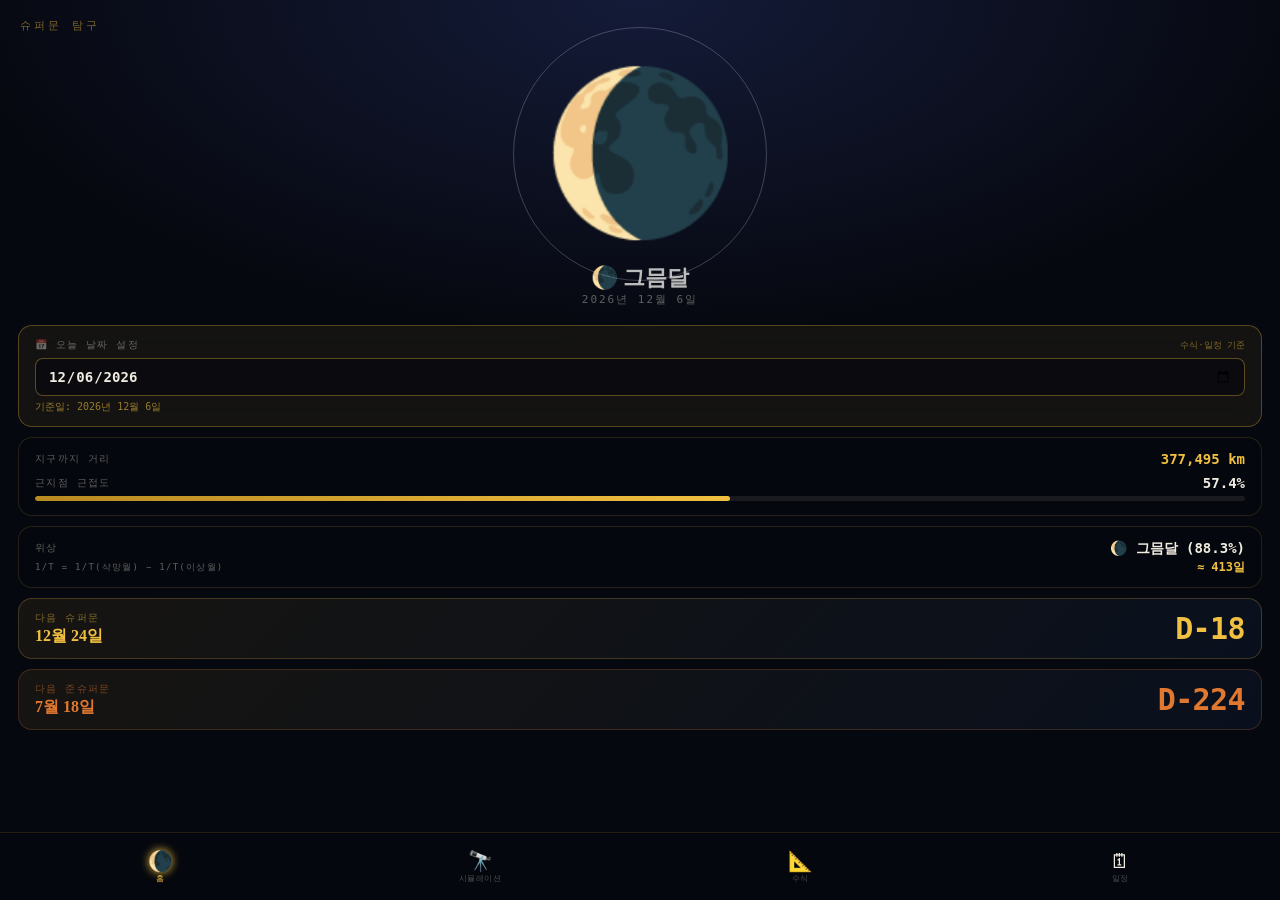
==== index.html @ 7bdf9be1 "Add files via upload" ====
<!DOCTYPE html>
<html lang="ko">
<head>
<meta charset="UTF-8">
<meta name="viewport" content="width=device-width,initial-scale=1,user-scalable=no,viewport-fit=cover">
<meta name="mobile-web-app-capable" content="yes">
<meta name="apple-mobile-web-app-capable" content="yes">
<meta name="apple-mobile-web-app-status-bar-style" content="black-translucent">
<title>슈퍼문 탐구 🌕</title>
<style>/* 오프라인 폴백: 시스템 폰트 사용 */
@font-face {
  font-family: 'Noto Serif KR';
  src: local('Noto Serif CJK KR'), local('NotoSerifCJKkr'), local('본명조'), local('Batang'), local('바탕');
}
@font-face {
  font-family: 'JetBrains Mono';
  src: local('JetBrains Mono'), local('Consolas'), local('Monaco'), local('Courier New');
}
*,*::before,*::after{box-sizing:border-box;margin:0;padding:0;-webkit-tap-highlight-color:transparent}
:root{
  --ink:#06080f;--paper:#f0ece0;
  --gold:#f2c040;--gold-dim:#b88a20;
  --orange:#e07830;--blue:#3a7be0;--sun:#fff060;
  --glass:rgba(6,8,15,.78);--glass2:rgba(6,8,15,.55);
  --border:rgba(242,192,64,.14);--r:14px;
  --serif:'Noto Serif KR',serif;--mono:'JetBrains Mono',monospace;
  --tab:68px;--safe:0px;
}
html,body{width:100%;height:100%;overflow:hidden;background:var(--ink);font-family:var(--serif);color:var(--paper)}
button{font-family:var(--serif);cursor:pointer;border:none;background:none;color:inherit}
#app{position:fixed;inset:0;display:flex;flex-direction:column}
.panel{display:none;flex:1;overflow-y:auto;overflow-x:hidden;overscroll-behavior:contain;-webkit-overflow-scrolling:touch}
.panel.active{display:flex;flex-direction:column}
.panel::-webkit-scrollbar{width:3px}
.panel::-webkit-scrollbar-thumb{background:rgba(242,192,64,.22);border-radius:99px}

/* ══ HOME ══ */
#p-home{background:radial-gradient(ellipse 80% 55% at 50% 0%,#141b38 0%,var(--ink) 68%);align-items:center;padding:0 18px calc(var(--tab) + var(--safe) + 14px)}
.home-bar{width:100%;display:flex;justify-content:space-between;align-items:center;padding:20px 2px 0}
.home-eyebrow{font:300 11px/1 var(--mono);letter-spacing:.28em;color:rgba(242,192,64,.5);text-transform:uppercase}
.status-pill{display:flex;align-items:center;gap:5px;padding:4px 10px;border-radius:99px;border:1px solid rgba(242,192,64,.18);background:rgba(6,8,15,.5)}
.dot{width:6px;height:6px;border-radius:50%;background:#4caf50;box-shadow:0 0 5px #4caf50;animation:blink 2.4s infinite}
.dot.off{background:#e57373;box-shadow:0 0 5px #e57373}
@keyframes blink{0%,100%{opacity:1}50%{opacity:.3}}
.dot-label{font:400 10px/1 var(--mono);color:rgba(240,236,224,.5)}
/* 달 완전한 원 고정 */
.orb-wrap{position:relative;margin:28px 0 18px;width:190px;height:190px;flex-shrink:0}
.orb-rings{position:absolute;inset:-32px}
.ring{position:absolute;inset:0;border-radius:50%;border:1px solid rgba(242,192,64,.12);animation:ring-out 3.6s ease-out infinite}
.ring:nth-child(2){animation-delay:1.2s}.ring:nth-child(3){animation-delay:2.4s}
@keyframes ring-out{0%{transform:scale(.85);opacity:.7}100%{transform:scale(1.6);opacity:0}}
.orb{width:190px;height:190px;border-radius:50%;position:relative;overflow:hidden;flex-shrink:0;
  background:radial-gradient(circle at 36% 32%,#fffbe8 0%,#f2c040 38%,#c07818 75%,#6a3808 100%);
  box-shadow:0 0 50px rgba(242,192,64,.38),0 0 100px rgba(242,192,64,.14);
  animation:orb-pulse 5s ease-in-out infinite;transition:all .6s}
@keyframes orb-pulse{0%,100%{transform:scale(1)}50%{transform:scale(1.022)}}
.orb.quasi{box-shadow:0 0 40px rgba(224,120,48,.45),0 0 80px rgba(224,120,48,.15)}
.orb.blood{background:radial-gradient(circle at 36% 32%,#ff8060 0%,#cc2200 45%,#7a0800 80%,#3a0200 100%);
  box-shadow:0 0 50px rgba(204,34,0,.5),0 0 100px rgba(204,34,0,.2)}
.orb.normal{background:radial-gradient(circle at 36% 32%,#fff 0%,#ddd 50%,#999 90%);box-shadow:0 0 16px rgba(200,200,200,.18)}
.orb.other{background:radial-gradient(circle at 36% 32%,#c0c8d8 0%,#667 60%,#2a2e38 100%);box-shadow:none;animation:none}
.crater{position:absolute;border-radius:50%;background:rgba(0,0,0,.13)}
.cr1{width:24px;height:24px;top:38px;left:68px}.cr2{width:15px;height:15px;top:85px;left:40px}
.cr3{width:11px;height:11px;top:116px;left:90px}.cr4{width:19px;height:19px;top:58px;left:116px}
.type-badge{font:700 22px/1 var(--serif);color:var(--gold);text-align:center;text-shadow:0 0 24px rgba(242,192,64,.5);margin-bottom:5px}
.type-badge.quasi{color:var(--orange);text-shadow:0 0 20px rgba(224,120,48,.4)}
.type-badge.blood{color:#ff6644;text-shadow:0 0 20px rgba(255,60,0,.5)}
.type-badge.dim{color:#bbb;text-shadow:none}
.date-sub{font:300 11px/1 var(--mono);letter-spacing:.18em;color:rgba(240,236,224,.38);text-align:center;margin-bottom:20px}
.cards{width:100%;display:flex;flex-direction:column;gap:10px}
.card{background:var(--glass);border:1px solid var(--border);border-radius:var(--r);padding:14px 16px;backdrop-filter:blur(14px)}
.card-row{display:flex;justify-content:space-between;align-items:center}
.lbl{font:400 10px/1 var(--mono);letter-spacing:.14em;color:rgba(240,236,224,.38);text-transform:uppercase}
.val{font:600 14px/1 var(--mono);color:var(--paper)}.val.gold{color:var(--gold)}
.prox-wrap{margin-top:10px}
.prox-track{width:100%;height:5px;background:rgba(240,236,224,.08);border-radius:99px;overflow:hidden;margin-top:6px}
.prox-fill{height:100%;border-radius:99px;background:linear-gradient(90deg,var(--gold-dim),var(--gold));transition:width 1.4s cubic-bezier(.16,1,.3,1)}
.prox-fill.quasi{background:linear-gradient(90deg,#a04c10,var(--orange))}
.next-banner{width:100%;background:linear-gradient(135deg,rgba(242,192,64,.07),rgba(58,123,224,.07));
  border:1px solid rgba(242,192,64,.22);border-radius:var(--r);padding:14px 16px;
  display:flex;justify-content:space-between;align-items:center;cursor:pointer;transition:background .2s}
.next-banner:active{background:rgba(242,192,64,.13)}
.nb-lbl{font:400 10px/1 var(--mono);letter-spacing:.14em;color:rgba(242,192,64,.5);text-transform:uppercase;margin-bottom:5px}
.nb-date{font:700 16px/1 var(--serif);color:var(--gold)}
.nb-dday{font:600 30px/1 var(--mono);color:var(--gold);letter-spacing:-.02em}

/* ══ 달 이모지 ══ */
.moon-emoji{
  width:190px;height:190px;
  display:flex;align-items:center;justify-content:center;
  font-size:158px;line-height:1;
  animation:orb-pulse 5s ease-in-out infinite;
  transition:filter .6s ease, text-shadow .6s ease;
  user-select:none;
  will-change:transform,opacity,filter;
  filter:drop-shadow(0 0 0px transparent);
}
.moon-emoji.moon-transitioning{animation:moon-out .3s ease forwards}
.moon-emoji.moon-fade-in{animation:moon-in .4s ease forwards}
@keyframes moon-out{
  0%{opacity:1;transform:scale(1) rotate(0deg)}
  100%{opacity:0;transform:scale(.72) rotate(-8deg)}
}
@keyframes moon-in{
  0%{opacity:0;transform:scale(.72) rotate(8deg)}
  60%{transform:scale(1.06) rotate(-2deg)}
  100%{opacity:1;transform:scale(1) rotate(0deg)}
}
.moon-emoji.super{filter:drop-shadow(0 0 28px rgba(242,192,64,.75)) drop-shadow(0 0 64px rgba(242,192,64,.35))}
.moon-emoji.quasi{filter:drop-shadow(0 0 22px rgba(224,120,48,.65)) drop-shadow(0 0 52px rgba(224,120,48,.28))}
.moon-emoji.blood{filter:drop-shadow(0 0 26px rgba(200,34,0,.75)) drop-shadow(0 0 58px rgba(200,34,0,.32))}
.moon-emoji.normal{filter:drop-shadow(0 0 18px rgba(220,220,220,.5))}

/* ══ SIMULATION ══ */
#p-sim{background:radial-gradient(ellipse 90% 70% at 50% 30%,#0b1326 0%,#050709 100%);
  align-items:center;padding:0 14px calc(var(--tab) + var(--safe) + 14px)}

.sim-hdr{width:100%;display:flex;justify-content:space-between;align-items:center;padding:18px 2px 10px}
.sim-title{font:700 15px/1 var(--serif)}
.sim-datebadge{font:400 11px/1 var(--mono);color:var(--gold);
  background:rgba(242,192,64,.10);border:1px solid rgba(242,192,64,.22);border-radius:6px;padding:4px 10px}
#simCanvas{display:block;width:100%;max-width:380px;aspect-ratio:380/310;border-radius:var(--r);
  border:1px solid rgba(242,192,64,.10);margin:0 auto}
.sim-chips{display:grid;grid-template-columns:repeat(4,1fr);gap:7px;width:100%;margin-top:10px}
.chip{background:var(--glass);border:1px solid var(--border);border-radius:10px;padding:9px 6px;text-align:center}
.chip .lbl{display:block;margin-bottom:3px}.chip .val{font:600 11px/1 var(--mono);color:var(--paper)}
.sim-btns{display:flex;gap:8px;width:100%;margin-top:8px}
.sim-btn{flex:1;padding:12px 0;border-radius:var(--r);font:600 12px/1 var(--serif);
  background:rgba(242,192,64,.08);border:1px solid rgba(242,192,64,.2);color:var(--gold);transition:background .15s}
.sim-btn:active{background:rgba(242,192,64,.2)}.sim-btn.primary{background:var(--gold);color:var(--ink);border-color:var(--gold)}
/* 날짜 큰 표시 */
.sim-date-big{width:100%;background:var(--glass);border:1px solid rgba(242,192,64,.22);
  border-radius:var(--r);padding:12px 16px;display:flex;justify-content:space-between;align-items:center;margin-bottom:8px}
.sim-date-main{font:700 20px/1 var(--serif);color:var(--gold);letter-spacing:.02em}
.sim-date-dow{font:400 11px/1 var(--mono);color:rgba(242,192,64,.55);margin-top:4px;letter-spacing:.1em}
.sim-date-right{text-align:right}
.sim-dday-label{font:400 9px/1 var(--mono);color:rgba(240,236,224,.35);text-transform:uppercase;letter-spacing:.12em;margin-bottom:3px}
.sim-dday-val{font:600 18px/1 var(--mono);color:var(--gold)}
/* 하루씩 이동 버튼 */
.day-row{display:flex;gap:6px;width:100%;margin-top:6px}
.day-btn{flex:1;padding:10px 0;border-radius:var(--r);font:600 13px/1 var(--mono);
  background:rgba(240,236,224,.06);border:1px solid rgba(240,236,224,.14);color:rgba(240,236,224,.7);transition:background .15s}
.day-btn:active{background:rgba(240,236,224,.14)}
.day-btn.big{flex:2;background:rgba(242,192,64,.08);border-color:rgba(242,192,64,.22);color:var(--gold)}
/* 수식으로 바로가기 버튼 */

.formula-link-btn{width:100%;margin-top:8px;padding:12px 0;
  background:linear-gradient(135deg,rgba(58,123,224,.15),rgba(58,123,224,.08));
  border:1px solid rgba(58,123,224,.35);border-radius:var(--r);
  font:600 13px/1 var(--serif);color:var(--blue);
  display:flex;align-items:center;justify-content:center;gap:8px;
  cursor:pointer;transition:background .2s}
.formula-link-btn:active{background:rgba(58,123,224,.25)}
.speed-row{width:100%;margin-top:8px}
.speed-lbl{font:400 11px/1 var(--mono);color:rgba(240,236,224,.4);margin-bottom:7px;display:block;letter-spacing:.1em}
.spd-chips{display:flex;gap:6px;flex-wrap:wrap}
.spd-chip{flex:1;min-width:0;padding:10px 4px;border-radius:10px;
  font:700 13px/1 var(--mono);text-align:center;cursor:pointer;
  background:rgba(240,236,224,.06);border:1.5px solid rgba(240,236,224,.14);
  color:rgba(240,236,224,.55);transition:all .15s;-webkit-tap-highlight-color:transparent}
.spd-chip:active{transform:scale(.93)}
.spd-chip.on{background:rgba(242,192,64,.15);border-color:var(--gold);color:var(--gold);
  box-shadow:0 0 10px rgba(242,192,64,.2)}
.sim-legend{display:flex;gap:10px;flex-wrap:wrap;margin-top:8px;width:100%}
.leg-item{display:flex;align-items:center;gap:5px;font:400 11px/1 var(--mono);color:rgba(240,236,224,.42)}
.leg-dot{width:9px;height:9px;border-radius:50%;flex-shrink:0}

/* ══ FORMULA ══ */
#p-formula{background:linear-gradient(160deg,#0b1120 0%,var(--ink) 100%);
  padding:0 16px calc(var(--tab) + var(--safe) + 14px)}
.form-hdr{padding:20px 0 14px;font:700 15px/1 var(--serif)}
.step-dots{display:flex;gap:6px;padding-bottom:14px}
.sdot{width:30px;height:4px;border-radius:99px;background:rgba(242,192,64,.14);transition:background .3s}
.sdot.on{background:var(--gold)}
.step-card{display:none;background:var(--glass);border:1px solid var(--border);border-radius:var(--r);
  padding:20px;flex-direction:column;gap:12px}
.step-card.show{display:flex}
.step-title{font:700 16px/1.4 var(--serif);color:var(--gold)}
.step-body{font:400 13px/1.9 var(--serif);color:rgba(240,236,224,.82)}
.fbox{background:rgba(242,192,64,.06);border:1px solid rgba(242,192,64,.2);border-radius:9px;
  padding:13px;font:400 12px/2.1 var(--mono);color:var(--gold);white-space:pre-wrap}
.step-nav{display:flex;gap:8px;margin-top:10px}
.snav{flex:1;padding:13px 0;border-radius:10px;font:700 14px/1 var(--serif);
  background:rgba(242,192,64,.08);border:1px solid rgba(242,192,64,.2);color:var(--gold);transition:background .15s}
.snav:disabled{opacity:.3;pointer-events:none}.snav:active{background:rgba(242,192,64,.18)}
.snav.next{background:var(--gold);color:var(--ink);border-color:var(--gold)}
.calc-sec{margin-top:14px;background:var(--glass);border:1px solid rgba(58,123,224,.22);border-radius:var(--r);padding:18px}
.calc-title{font:700 14px/1 var(--serif);color:var(--blue);margin-bottom:12px}
.calc-row{display:flex;align-items:center;gap:10px;margin-bottom:9px}
.calc-lbl{font:400 10px/1 var(--mono);color:rgba(240,236,224,.4);min-width:72px}
.calc-in{flex:1;background:rgba(255,255,255,.05);border:1px solid rgba(242,192,64,.25);border-radius:8px;
  padding:9px 12px;color:var(--paper);font:400 13px/1 var(--mono);outline:none}
.calc-in:focus{border-color:var(--gold)}
.calc-btn{width:100%;padding:13px;background:var(--blue);border:none;border-radius:10px;
  color:#fff;font:700 14px/1 var(--serif);cursor:pointer;margin-top:4px}
.calc-result{margin-top:12px;font:400 11px/2.2 var(--mono);color:var(--gold);
  background:rgba(242,192,64,.05);border-radius:8px;padding:12px;white-space:pre-line;min-height:44px}

/* ══ SCHEDULE ══ */
/* p-sched: flex-column 컨테이너, 넘침 없음 */
#p-sched{background:var(--ink);overflow:hidden;padding:0}
#p-sched.active{display:flex;flex-direction:column}

/* ── 스크롤1: sched-top (헤더+범례+기준일+카테고리) ── */

.sched-top{
  overflow-y:auto;overflow-x:hidden;
  -webkit-overflow-scrolling:touch;overscroll-behavior:contain;
  flex:0 0 auto;max-height:55%;
  background:var(--ink);
  border-bottom:2px solid rgba(242,192,64,.14);
}
.sched-top::-webkit-scrollbar{width:2px}
.sched-top::-webkit-scrollbar-thumb{background:rgba(242,192,64,.18);border-radius:99px}
.sched-hdr{padding:14px 16px 10px;display:flex;justify-content:space-between;align-items:center;
  border-bottom:1px solid rgba(242,192,64,.08)}
.sched-title{font:700 15px/1 var(--serif)}
.sched-legend{margin:8px 12px 0;background:var(--glass);border:1px solid var(--border);border-radius:var(--r);padding:12px 14px}
.sleg-title{font:600 10px/1 var(--mono);letter-spacing:.14em;color:rgba(240,236,224,.4);text-transform:uppercase;margin-bottom:8px}
.prox-gauge{margin-bottom:6px}
.pg-track{height:8px;border-radius:99px;position:relative;overflow:visible;
  background:linear-gradient(90deg,rgba(60,70,100,.4) 0%,rgba(60,70,100,.4) 85%,rgba(224,120,48,.7) 86%,rgba(224,120,48,.7) 89.9%,rgba(242,192,64,.9) 90%,rgba(242,192,64,1) 100%)}
.pg-marker{position:absolute;top:-3px;width:2px;height:14px;border-radius:1px}
.pg-zones{position:relative;height:20px;margin-top:2px}
.pg-zone-lbl{position:absolute;top:2px;font:400 8px/1 var(--mono);letter-spacing:.06em}
.pg-axis{display:flex;justify-content:space-between;font:400 9px/1 var(--mono);color:rgba(240,236,224,.28);margin-top:2px}
.leg-rows{display:flex;flex-direction:column;gap:7px;margin-top:7px}
.leg-row{display:flex;align-items:flex-start;gap:8px}
.leg-icon{font-size:16px;flex-shrink:0;line-height:1;margin-top:1px}
.leg-text .leg-name{font:700 12px/1 var(--serif);margin-bottom:2px}
.leg-text .leg-name.gold{color:var(--gold)}.leg-text .leg-name.orange{color:var(--orange)}
.leg-text .leg-name.red{color:#ff6644}.leg-text .leg-name.blue{color:#60b0ff}
.leg-text .leg-desc{font:400 10px/1.6 var(--mono);color:rgba(240,236,224,.42)}
/* 기준일 바 */
.sched-today-bar{
  display:flex;align-items:center;justify-content:space-between;
  padding:8px 14px;
  background:rgba(242,192,64,.07);
  border-top:1px solid rgba(242,192,64,.15);
  border-bottom:1px solid rgba(242,192,64,.15);
}
.sched-today-lbl{font:600 10px/1 var(--mono);color:rgba(242,192,64,.6);letter-spacing:.12em;text-transform:uppercase}
.sched-today-val{font:700 13px/1 var(--mono);color:var(--gold)}
/* 카테고리 필터 */
.sched-filters{
  display:flex;gap:8px;padding:10px 14px;
  overflow-x:auto;scrollbar-width:none;
  background:rgba(6,8,20,.97);
}
.sched-filters::-webkit-scrollbar{display:none}
.fc{white-space:nowrap;padding:11px 20px;border-radius:99px;
  font:700 14px/1 var(--serif);border:2px solid rgba(255,255,255,.22);
  color:rgba(255,255,255,.88);background:rgba(255,255,255,.1);
  cursor:pointer;transition:all .18s;display:flex;align-items:center;gap:6px;flex-shrink:0}
.fc:active{transform:scale(.94)}
.fc .fc-icon{font-size:18px;line-height:1;flex-shrink:0}
.fc.on{background:var(--gold);color:var(--ink);border-color:var(--gold);font-weight:700;box-shadow:0 0 16px rgba(242,192,64,.45)}
.fc.on-blood{background:#dd2200;color:#fff;border-color:#ff4422;box-shadow:0 0 16px rgba(220,34,0,.45)}
.fc.on-blue{background:#3a7be0;color:#fff;border-color:#60a0ff;box-shadow:0 0 16px rgba(58,123,224,.45)}

/* ── 스크롤2: sched-list (나머지 공간, 독립 스크롤) ── */
.sched-list{
  flex:1;min-height:0;
  overflow-y:auto;overflow-x:hidden;
  -webkit-overflow-scrolling:touch;overscroll-behavior:contain;
  padding:8px 12px calc(var(--tab) + var(--safe) + 16px);
  display:block;width:100%;
}
.sched-list::-webkit-scrollbar{width:3px}
.sched-list::-webkit-scrollbar-thumb{background:rgba(242,192,64,.2);border-radius:99px}
.sched-list > .si{display:block;width:100%;margin-bottom:8px;box-sizing:border-box}
.sched-list > div{display:block;width:100%;margin-bottom:8px}
.si{width:100%;background:var(--glass);border:1px solid rgba(242,192,64,.10);border-radius:var(--r);overflow:hidden}
.si.super{border-color:rgba(242,192,64,.3)}.si.quasi{border-color:rgba(224,120,48,.25)}
.si.blood{border-color:rgba(204,34,0,.4);background:rgba(204,34,0,.05)}
.si.penumbral{border-color:rgba(96,176,255,.25);background:rgba(58,123,224,.04)}
.si.today{border-color:var(--gold);background:rgba(242,192,64,.07)}
.si-inner{display:flex;align-items:stretch}
.si-bar{width:4px;flex-shrink:0}
.si.super .si-bar{background:linear-gradient(180deg,var(--gold),var(--gold-dim))}
.si.quasi .si-bar{background:linear-gradient(180deg,var(--orange),#a04c10)}
.si.blood .si-bar{background:linear-gradient(180deg,#ff6644,#880000)}
.si.penumbral .si-bar{background:linear-gradient(180deg,#60b0ff,#2255aa)}
.si.today .si-bar{background:#fff}
.si-body{flex:1;padding:12px 14px}
.si-top{display:flex;justify-content:space-between;align-items:flex-start}
.si-date{font:700 14px/1 var(--serif)}
.si-dday{font:600 16px/1 var(--mono)}.si-dday.fut{color:var(--gold)}.si-dday.past{color:rgba(240,236,224,.28)}.si-dday.now{color:#fff}
.si-meta{display:flex;gap:8px;align-items:center;margin-top:5px;flex-wrap:wrap}
.si-type{font:700 10px/1 var(--mono);padding:3px 8px;border-radius:99px}
.si-type.super{background:rgba(242,192,64,.15);color:var(--gold)}
.si-type.quasi{background:rgba(224,120,48,.15);color:var(--orange)}
.si-type.blood{background:rgba(204,34,0,.2);color:#ff7755}
.si-type.penumbral{background:rgba(58,123,224,.2);color:#60b0ff}
.si-dist{font:400 10px/1 var(--mono);color:rgba(240,236,224,.32)}
.si-prox-wrap{display:flex;align-items:center;gap:6px;margin-top:7px}
.si-prox-track{flex:1;height:4px;background:rgba(240,236,224,.08);border-radius:99px;overflow:hidden;position:relative}
.si-prox-fill{height:100%;border-radius:99px}
.si.super .si-prox-fill{background:linear-gradient(90deg,var(--gold-dim),var(--gold))}
.si.quasi .si-prox-fill{background:linear-gradient(90deg,#a04c10,var(--orange))}
.si.blood .si-prox-fill{background:linear-gradient(90deg,#880000,#ff4422)}
.si.penumbral .si-prox-fill{background:linear-gradient(90deg,#2255aa,#60b0ff)}
.si-prox-track::after{content:'';position:absolute;left:90%;top:-1px;width:1.5px;height:calc(100%+2px);
  background:rgba(242,192,64,.55);border-radius:1px}
.si-prox-track::before{content:'';position:absolute;left:86%;top:-1px;width:1.5px;height:calc(100%+2px);
  background:rgba(224,120,48,.5);border-radius:1px}
.si-prox-pct{font:400 10px/1 var(--mono);color:rgba(240,236,224,.38);white-space:nowrap;min-width:38px;text-align:right}


/* ══ TAB ══ */
.tabbar{position:fixed;bottom:0;left:0;right:0;height:calc(var(--tab) + var(--safe));
  background:rgba(6,8,15,.95);border-top:1px solid rgba(242,192,64,.12);
  backdrop-filter:blur(22px);display:flex;align-items:flex-start;z-index:200}
.tb{flex:1;height:var(--tab);display:flex;flex-direction:column;align-items:center;
  justify-content:center;gap:4px;cursor:pointer;border:none;background:none;transition:opacity .15s}
.tb-icon{font-size:20px;line-height:1;transition:filter .2s}
.tb-label{font:400 8px/1 var(--mono);letter-spacing:.05em;color:rgba(240,236,224,.3);text-transform:uppercase;transition:color .2s}
.tb.active .tb-label{color:var(--gold)}.tb.active .tb-icon{filter:drop-shadow(0 0 5px var(--gold))}
.hidden{display:none!important}
</style>
</head>
<body>
<div id="app"><div id="p-home" class="panel active">
  <div class="home-bar">
    <span class="home-eyebrow">슈퍼문 탐구</span>
  </div>
  <div class="orb-wrap">
    <div class="orb-rings"><div class="ring"></div><div class="ring"></div><div class="ring"></div></div>
    <div id="moonEmoji" class="moon-emoji"></div>
  </div>
  <div class="type-badge" id="typeBadge"></div>
  <div class="date-sub" id="dateSub"></div>
  <div class="cards">
    
    <div class="card" style="border-color:rgba(242,192,64,.3);background:rgba(242,192,64,.06)">
      <div class="card-row" style="margin-bottom:8px">
        <span class="lbl">📅 오늘 날짜 설정</span>
        <span style="font:400 9px/1 var(--mono);color:rgba(242,192,64,.5)">수식·일정 기준</span>
      </div>
      <div style="display:flex;gap:8px;align-items:center">
        <input type="date" id="userTodayInput"
          style="flex:1;background:rgba(6,8,15,.6);border:1px solid rgba(242,192,64,.35);border-radius:8px;
                 padding:9px 12px;color:var(--paper);font:600 14px/1 var(--mono);outline:none"
          >
      </div>
      <div id="userTodayLabel" style="font:400 10px/1 var(--mono);color:rgba(242,192,64,.6);margin-top:6px">
        기준일: 오늘
      </div>
    </div>
    <div class="card">
      <div class="card-row"><span class="lbl">지구까지 거리</span><span class="val gold" id="distVal">—</span></div>
      <div class="prox-wrap">
        <div class="card-row"><span class="lbl">근지점 근접도</span><span class="val" id="proxVal">—</span></div>
        <div class="prox-track"><div class="prox-fill" id="proxFill" style="width:0"></div></div>
      </div>
    </div>
    <div class="card">
      <div class="card-row"><span class="lbl">위상</span><span class="val" id="phaseVal">—</span></div>
      <div class="card-row" style="margin-top:6px">
        <span class="lbl" style="font-size:9px">1/T = 1/T(삭망월) − 1/T(이상월)</span>
        <span class="val gold" style="font-size:12px" id="periodVal">≈ 412일</span>
      </div>
    </div>
    <div class="next-banner" onclick="switchTab('sched')">
      <div><div class="nb-lbl">다음 슈퍼문</div><div class="nb-date" id="nextDate">—</div></div>
      <div class="nb-dday" id="nextDday">D-?</div>
    </div>
    <div class="next-banner" style="border-color:rgba(224,120,48,.22)" onclick="switchTab('sched')">
      <div><div class="nb-lbl" style="color:rgba(224,120,48,.5)">다음 준슈퍼문</div><div class="nb-date" id="nextQDate" style="color:var(--orange)">—</div></div>
      <div class="nb-dday" id="nextQDday" style="color:var(--orange)">D-?</div>
    </div>
  </div>
</div>

<div id="p-sim" class="panel">
  <div class="sim-hdr"><span class="sim-title">🔭 궤도 시뮬레이션</span></div>

  
  <div class="sim-date-big">
    <div>
      <div class="sim-date-main" id="simDateMain">—</div>
      <div class="sim-date-dow" id="simDateDow">—</div>
    </div>
    <div class="sim-date-right">
      <div class="sim-dday-label" id="simDdayLabel">다음 슈퍼문</div>
      <div class="sim-dday-val" id="simDday">D-?</div>
      <div class="sim-dday-label" style="margin-top:6px;font-size:9px;opacity:.6" id="simOffsetLabel">기준일로부터</div>
      <div class="sim-dday-val" style="font-size:13px;color:rgba(140,200,255,.8)" id="simOffset">±0</div>
    </div>
  </div>

  <canvas id="simCanvas" width="380" height="310"></canvas>

  <div class="sim-chips">
    <div class="chip"><span class="lbl">거리</span><span class="val" id="scDist">—</span></div>
    <div class="chip"><span class="lbl">근접도</span><span class="val" id="scProx">—</span></div>
    <div class="chip"><span class="lbl">위상</span><span class="val" id="scPhase">—</span></div>
    <div class="chip"><span class="lbl">상태</span><span class="val" id="scType">—</span></div>
  </div>

  
  <div class="day-row">
    <button class="day-btn" onclick="simAddDays(-7)">◀◀ 7일</button>
    <button class="day-btn" onclick="simAddDays(-1)">◀ 1일</button>
    <button class="day-btn big" id="btnPP" onclick="simPP()">⏸ 일시정지</button>
    <button class="day-btn" onclick="simAddDays(1)">1일 ▶</button>
    <button class="day-btn" onclick="simAddDays(7)">7일 ▶▶</button>
  </div>

  <div class="sim-btns">
    <button class="sim-btn primary" onclick="simJump()">⏭ 슈퍼문</button>
    <button class="sim-btn" onclick="simReset()">↺ 오늘</button>
  </div>

  <div class="speed-row">
    <span class="speed-lbl">⚡ 재생 배속</span>
    <div class="spd-chips">
      <button class="spd-chip on" onclick="setSpd(this,1)">×1</button>
      <button class="spd-chip" onclick="setSpd(this,3)">×3</button>
      <button class="spd-chip" onclick="setSpd(this,7)">×7</button>
      <button class="spd-chip" onclick="setSpd(this,15)">×15</button>
      <button class="spd-chip" onclick="setSpd(this,20)">×20</button>
    </div>
  </div>

  
  <button class="formula-link-btn" onclick="switchTab('formula')">
    📐 이 계산이 어떻게 되나요? → 수식 설명 보기
  </button>

  <div class="sim-legend">
    <div class="leg-item"><div class="leg-dot" style="background:#fff870;box-shadow:0 0 5px #fff070"></div>태양</div>
    <div class="leg-item"><div class="leg-dot" style="background:#4a8cff"></div>지구</div>
    <div class="leg-item"><div class="leg-dot" style="background:var(--gold)"></div>슈퍼문</div>
    <div class="leg-item"><div class="leg-dot" style="background:var(--orange)"></div>준슈퍼문</div>
    <div class="leg-item"><div class="leg-dot" style="background:#aaa"></div>보름달</div>
    <div class="leg-item"><div class="leg-dot" style="background:rgba(242,192,64,.3);border:1px dashed rgba(242,192,64,.5)"></div>슈퍼문 기준(90%)</div>
    <div class="leg-item"><div class="leg-dot" style="background:rgba(224,120,48,.3);border:1px dashed rgba(224,120,48,.5)"></div>준슈퍼문 기준(86%)</div>
  </div>
</div>

<div id="p-formula" class="panel">
  <div class="form-hdr">📐 슈퍼문 주기 수식</div>
  <div class="step-dots" id="stepDots"></div>
  <div class="step-card show" data-s="0">
    <div class="step-title">1단계 · 보름달이란?</div>
    <div class="step-body">달이 지구와 태양의 반대편에 위치할 때 보름달이 됩니다. 이 주기를 <strong>삭망월</strong>이라 합니다.</div>
    <div class="fbox">T(삭망월) = 29.53058867일</div>
  </div>
  <div class="step-card" data-s="1">
    <div class="step-title">2단계 · 달의 타원 궤도</div>
    <div class="step-body">달은 타원 궤도로 공전합니다. 가장 가까운 점(근지점)까지의 주기를 <strong>이상월(근점월)</strong>이라 합니다.</div>
    <div class="fbox">근지점:  362,600 km
원지점:  405,500 km
T(이상월) = 27.55454989일</div>
  </div>
  <div class="step-card" data-s="2">
    <div class="step-title">3단계 · 슈퍼문 & 준슈퍼문 기준</div>
    <div class="step-body">근지점 근접도 = (원지점−현재거리) ÷ (원지점−근지점) × 100%<br><br>이 값이 <strong>90% 이상이면 슈퍼문</strong>, 뉴스 기준 <strong>86~90%는 준슈퍼문</strong>입니다. 완전한 근지점에서 14% 거리까지를 준슈퍼문으로 봅니다.</div>
    <div class="fbox">Espenak 공식 기준:
  슈퍼문:   근접도 ≥ 90%  (≤ 361,050 km)
  준슈퍼문: 86% ≤ 근접도 &lt; 90%  (361,050 ~ 363,070 km)

이 앱 기준 (미디어 관행):
  슈퍼문:   ≤ 360,000 km
  준슈퍼문: 360,001 ~ 361,999 km

슈퍼문/준슈퍼문 모두 동일 주기:
  T = 1/(1/이상월 − 1/삭망월) = 411.78일 ≈ 13.5개월</div>
  </div>
  <div class="step-card" data-s="3">
    <div class="step-title">4단계 · 슈퍼문 주기 수식</div>
    <div class="step-body">두 주기(삭망월, 이상월)의 역수 차이로 슈퍼문 주기를 구합니다.</div>
    <div class="fbox">슈퍼문 = 보름달(삭망월) + 근지점(이상월) 동시 발생
이 두 주기의 맥놀이 주기(Beat Period):

1/T = 1/T(이상월) − 1/T(삭망월)
    = 1/27.55455 − 1/29.53059
    = 0.036292 − 0.033863
    = 0.002428

T = 1 ÷ 0.002428 ≈ 411.78일 ≈ 13.5개월

검증: 14삭망월 = 413.428일
      15이상월 = 413.318일 ✅</div>
  </div>
  <div class="step-card" data-s="4">
    <div class="step-title">5단계 · NASA 데이터 검증</div>
    <div class="step-body">Fred Espenak (NASA 전 천체물리학자) 데이터와 비교합니다.</div>
    <div class="fbox">수식 이론값:  411.78일
14삭망월:    413.428일  ← 실측 그룹 주기
15이상월:    413.318일  ✅ 거의 일치

실측 그룹 간격 (Espenak 데이터):
  2022→2023: 384일
  2023→2024: 383일
  2024→2025: 384일
  2025→2026: 395일  ← 평균 ≈ 392일
  이론값(412일)과 차이: ±20일 이내

슈퍼 블러드문: 정확한 주기를 수식으로 구할 수 없음
  → 사로스·슈퍼문 두 주기가 비정수 배수 관계
  → 과거 실측 시점으로 대략적 위치만 추정 가능</div>
  </div>
  <div class="step-card" data-s="5">
    <div class="step-title">6단계 · 특수 슈퍼문 구하는 법</div>
    <div class="step-body">슈퍼 반영월식·블루문 슈퍼문은 대략적 주기 추정이 가능하지만, <strong>슈퍼 블러드문(개기월식+슈퍼문)은 정확한 주기를 수식으로 구할 수 없습니다.</strong> 두 주기가 비정수 배수 관계이므로, 과거 실측 시점으로 대략적인 다음 시점만 알 수 있습니다.</div>
    <div class="fbox">슈퍼 블러드문 (개기월식+슈퍼문)
━━━━━━━━━━━━━━━━━━━━
사로스 주기 = 6585.32일 = 18년 11일
  검증: 223삭망월=6585.32일 ✅
        242교점월=6585.36일 ✅
슈퍼문 주기 = 411.78일

⚠️ 정확한 주기를 수식으로 구할 수 없음
두 주기가 비정수 배수 관계 → 고정 LCM 없음

과거 실측으로 대략적 시점만 추정 가능:
  1982-07 / 2015-09 / 2021-05 / 2033-10
  (간격: 33년 → 6년 → 12년 → 불규칙)
→ "대략 수십 년에 한 번" 수준으로만 예측

슈퍼 반영월식 (반영월식+슈퍼문)
━━━━━━━━━━━━━━━━━━━━
교점월(NOD)     = 27.21222일
식 계절 주기    ≈ 173.3일 (반년)
결합 주기       ≈ 5~6년 (불규칙)

블루문 슈퍼문 (두 번째 보름달+슈퍼문)
━━━━━━━━━━━━━━━━━━━━
블루문 주기  ≈ 32.9개월 (19년에 7회)
슈퍼문 주기  ≈ 13.5개월
우연 겹침    ≈ 2~3년마다</div>
  </div>
  <div class="step-nav">
    <button class="snav" id="sPrev" onclick="goStep(-1)" disabled>← 이전</button>
    <button class="snav next" id="sNext" onclick="goStep(1)">다음 →</button>
  </div>
  <div class="calc-sec" id="calcSec">
    <div style="display:flex;gap:6px;margin-bottom:12px;flex-wrap:wrap">
      <button class="fc on" id="ct-super" onclick="setCalcType(this,'super')">🌕 슈퍼문</button>
      <button class="fc" id="ct-quasi" onclick="setCalcType(this,'quasi')">🌔 준슈퍼문</button>
      <button class="fc" id="ct-blood" onclick="setCalcType(this,'blood')" style="border-color:rgba(204,34,0,.4);color:#ff7755">🩸 블러드문</button>
      <button class="fc" id="ct-penumbral" onclick="setCalcType(this,'penumbral')" style="border-color:rgba(96,176,255,.3);color:#60b0ff">🌕🌑 반영월식</button>
    </div>
    <div class="calc-row" style="flex-direction:column;align-items:flex-start;gap:6px">
      <span class="calc-lbl">기준일 이전 마지막 이벤트</span>
      <select id="cLastSM" style="width:100%;background:rgba(20,28,48,.9);border:1px solid rgba(242,192,64,.25);border-radius:10px;padding:10px 12px;color:var(--cream);font:13px var(--mono);outline:none;appearance:none;-webkit-appearance:none;cursor:pointer">
        <option value="">데이터 로드 중...</option>
      </select>
    </div>
    <div class="calc-row">
      <span class="calc-lbl">기준일 (오늘)</span>
      <input class="calc-in" id="cToday" type="date">
    </div>
    <button class="calc-btn" id="cCalcBtn" onclick="doCalc()">📐 계산하기</button>
    <div class="calc-result" id="cRes">← 종류를 선택하고 계산하세요!</div>
  </div>
</div>

<div id="p-sched" class="panel">

  
  <div class="sched-top">
    <div class="sched-hdr">
      <span class="sched-title">🗓 슈퍼문 일정</span>
      <span style="font:400 10px/1 var(--mono);color:rgba(240,236,224,.35)">2001~2075</span>
    </div>
    <div style="display:flex;gap:6px;padding:6px 14px;flex-wrap:wrap">
      <span style="font:400 9px/1 var(--mono);padding:2px 7px;border-radius:4px;background:rgba(58,123,224,.18);color:#60a0e0;border:1px solid rgba(58,123,224,.22)">NASA 실측 ≤2010</span>
      <span style="font:400 9px/1 var(--mono);padding:2px 7px;border-radius:4px;background:rgba(58,123,224,.12);color:#80b8e8;border:1px solid rgba(96,160,255,.2)">Espenak 예측 2011~2031</span>
      <span style="font:400 9px/1 var(--mono);padding:2px 7px;border-radius:4px;background:rgba(140,100,255,.12);color:#b090ff;border:1px solid rgba(140,100,255,.2)">모델 계산 2032~2075</span>
    </div>
    <div class="sched-legend">
      <div class="sleg-title">분류 기준 — 근지점 근접도</div>
      <div class="prox-gauge">
        <div class="pg-track">
          <div class="pg-marker" style="left:86%;background:var(--orange)"></div>
          <div class="pg-marker" style="left:90%;background:var(--gold)"></div>
        </div>
        <div class="pg-zones">
          <span class="pg-zone-lbl" style="left:38%;color:rgba(240,236,224,.3)">보름달</span>
          <span class="pg-zone-lbl" style="left:86.5%;color:var(--orange)">준슈퍼</span>
          <span class="pg-zone-lbl" style="left:90.5%;color:var(--gold)">슈퍼</span>
        </div>
        <div class="pg-axis"><span>0%</span><span>50%</span><span>86%</span><span>90%</span><span>100%</span></div>
      </div>
      <div class="leg-rows">
        <div class="leg-row"><span class="leg-icon">🌕</span><div class="leg-text"><div class="leg-name gold">슈퍼문 (≥90%)</div><div class="leg-desc">근지점 완전 근접. ≤365,950 km. 주기≈412일</div></div></div>
        <div class="leg-row"><span class="leg-icon">🌔</span><div class="leg-text"><div class="leg-name orange">준슈퍼문 (86~90%)</div><div class="leg-desc">360,001~361,999km. 주기≈13.5개월</div></div></div>
        <div class="leg-row"><span class="leg-icon">🩸</span><div class="leg-text"><div class="leg-name red">슈퍼 블러드문</div><div class="leg-desc">개기월식+슈퍼문. 정확한 주기 없음 — 실측 시점만 추정 가능</div></div></div>
        <div class="leg-row"><span class="leg-icon">🌕🌑</span><div class="leg-text"><div class="leg-name blue">슈퍼 반영월식</div><div class="leg-desc">반영월식+슈퍼문. ≈5~6년 주기</div></div></div>
      </div>
    </div>
    
    <div class="sched-today-bar">
      <span class="sched-today-lbl">📅 기준일</span>
      <span class="sched-today-val" id="schedTodayVal">—</span>
    </div>
    
    <div class="sched-filters">
      <button class="fc on" data-f="all" onclick="setF(this,'all')"><span class="fc-icon">📋</span>전체</button>
      <button class="fc" data-f="super" onclick="setF(this,'super')"><span class="fc-icon">🌕</span>슈퍼문</button>
      <button class="fc" data-f="quasi" onclick="setF(this,'quasi')"><span class="fc-icon">🌔</span>준슈퍼문</button>
      <button class="fc" data-f="blood" onclick="setF(this,'blood')"><span class="fc-icon">🩸</span>블러드문</button>
      <button class="fc" data-f="penumbral" onclick="setF(this,'penumbral')"><span class="fc-icon">🌕🌑</span>반영월식</button>
      <button class="fc" data-f="special" onclick="setF(this,'special')"><span class="fc-icon">✨</span>특수</button>
      <button class="fc" data-f="future" onclick="setF(this,'future')"><span class="fc-icon">🔮</span>미래</button>
      <button class="fc" data-f="past" onclick="setF(this,'past')"><span class="fc-icon">📜</span>과거</button>
    </div>
  </div>

  
  <div class="sched-list" id="schedList"></div>
</div>

<nav class="tabbar">
  <button class="tb active" data-t="home" onclick="switchTab('home')"><span class="tb-icon">🌕</span><span class="tb-label">홈</span></button>
  <button class="tb" data-t="sim" onclick="switchTab('sim')"><span class="tb-icon">🔭</span><span class="tb-label">시뮬레이션</span></button>
  <button class="tb" data-t="formula" onclick="switchTab('formula')"><span class="tb-icon">📐</span><span class="tb-label">수식</span></button>
  <button class="tb" data-t="sched" onclick="switchTab('sched')"><span class="tb-icon">🗓</span><span class="tb-label">일정</span></button>
</nav>
</div>

</body>
</html>
</div>
<script type="text/javascript" charset="utf-8">
// ========================================
// 날짜 파싱 헬퍼
// ========================================
function parseDate(val){
  if(!val) return new Date();
  const p=val.split('-');
  if(p.length===3) return new Date(parseInt(p[0]),parseInt(p[1])-1,parseInt(p[2]),12,0,0);
  return new Date();
}

// ========================================
// 오늘 날짜 전역 관리
// ========================================
let userToday=new Date();
function updateSchedTodayBar(){
  const el=document.getElementById('schedTodayVal');
  if(el) el.textContent=userToday.toLocaleDateString('ko-KR',{year:'numeric',month:'long',day:'numeric'});
}
function applyUserToday(){
  const val=document.getElementById('userTodayInput').value;
  if(!val)return;
  userToday=parseDate(val);
  if(isNaN(userToday.getTime())) userToday=new Date();
  const label=userToday.toLocaleDateString('ko-KR',{year:'numeric',month:'long',day:'numeric'});
  document.getElementById('userTodayLabel').textContent='기준일: '+label;
  if(typeof updateSchedTodayBar==='function') updateSchedTodayBar();
  if(typeof initHome==='function') initHome();
  if(typeof simReset==='function') simReset();
  if(typeof buildSched==='function') buildSched();
  if(typeof initFormula==='function') initFormula();
}

// ========================================
// 천문 상수 및 기본 계산
// ========================================
const SYN=29.53058867, ANO=27.55454989, NOD=27.21222082;
// T_SM: 가장 가까운 슈퍼문의 재발 주기 (14삭망월 ≈ 15근점월 ≈ 413일)
const T_SM=413;
const PER=356000, APO=406500; // 표시용 근지점/원지점 평균 범위
const J2000=new Date(2000,0,6,18,14,0);
const daysSince=dt=>(dt-J2000)/86400000;

function moonPhase(dt){let p=(daysSince(dt)%SYN)/SYN;return p<0?p+1:p;}

// 거리 계산: 실제 궤도 섭동을 단순 모델로 재현 불가
// → 표시용 근사값만 사용 (실제 거리는 lookup에서 제공)
function moonDist(dt){
  let ap=(daysSince(dt)%ANO)/ANO;if(ap<0)ap+=1;
  return ((APO+PER)/2)-((APO-PER)/2)*Math.cos(2*Math.PI*ap);
}
function prox(d){return(APO-d)/(APO-PER);}

function nodePhase(dt){let n=(daysSince(dt)%NOD)/NOD;return n<0?n+1:n;}
function isLunarEclipse(dt){const n=nodePhase(dt);return n<0.05||n>0.95||(n>0.45&&n<0.55);}
function isPenumbralEclipse(dt){const n=nodePhase(dt);return n<0.12||n>0.88||(n>0.38&&n<0.62);}

// 날짜 하루 중 0.5(보름)에 가장 가까운 위상값
function dayBestPhase(dt){
  const y=dt.getFullYear(),m=dt.getMonth(),d=dt.getDate();
  let best=moonPhase(dt),bestDist=Math.abs(best-0.5);
  for(let h=0;h<24;h++){
    const ph=moonPhase(new Date(y,m,d,h,0,0));
    const dist=Math.abs(ph-0.5);
    if(dist<bestDist){bestDist=dist;best=ph;}
  }
  return best;
}

// ========================================
// 슈퍼문 룩업 테이블 (Fred Espenak 기준 검증값)
// 실제 거리(km) 기반 — 단순 코사인 모델 오차 4만km 이상으로 신뢰 불가
// ========================================
const _SM_TABLE=[
  // Fred Espenak (astropixels.com) | super≤360,000km | quasi 360,001~361,999km
  // ── 2021 ──
  {d:'2021-03-28',km:362170,rdist:0.959,dp:+1.475,type:'quasi'},
  {d:'2021-04-27',km:357615,rdist:0.995,dp:+0.495,type:'super'},
  {d:'2021-05-26',km:357462,rdist:0.997,dp:-0.390,type:'blood'},
  {d:'2021-06-24',km:361558,rdist:0.965,dp:-1.363,type:'quasi'},
  // ── 2022 ──
  {d:'2022-05-16',km:362127,rdist:0.959,dp:+1.465,type:'quasi'},
  {d:'2022-06-14',km:357658,rdist:0.995,dp:+0.479,type:'super'},
  {d:'2022-07-13',km:357418,rdist:0.997,dp:-0.395,type:'super'},
  {d:'2022-08-12',km:361409,rdist:0.965,dp:-1.348,type:'quasi'},
  // ── 2023 ──
  {d:'2023-07-03',km:361934,rdist:0.961,dp:+1.451,type:'quasi'},
  {d:'2023-08-01',km:357530,rdist:0.996,dp:+0.472,type:'super'},
  {d:'2023-08-31',km:357344,rdist:0.997,dp:-0.406,type:'super'},
  {d:'2023-09-29',km:361552,rdist:0.964,dp:-1.370,type:'quasi'},
  // ── 2024 ──
  {d:'2024-08-19',km:361970,rdist:0.961,dp:+1.444,type:'quasi'},
  {d:'2024-09-18',km:357486,rdist:0.996,dp:+0.465,type:'super'},
  {d:'2024-10-17',km:357364,rdist:0.997,dp:-0.390,type:'super'},
  {d:'2024-11-15',km:361867,rdist:0.961,dp:-1.369,type:'quasi'},
  // ── 2025 ──
  {d:'2025-10-07',km:361457,rdist:0.964,dp:+1.440,type:'quasi'},
  {d:'2025-11-05',km:356980,rdist:0.998,dp:+0.488,type:'super'},
  {d:'2025-12-04',km:357218,rdist:0.995,dp:-0.484,type:'super'},
  // ── 2026 ──
  {d:'2026-01-03',km:362312,rdist:0.959,dp:+1.406,type:'quasi'},
  {d:'2026-11-24',km:360768,rdist:0.971,dp:+0.488,type:'super'},
  {d:'2026-12-24',km:356740,rdist:0.998,dp:+0.293,type:'super'},
  // ── 2027 ──
  {d:'2027-01-22',km:357285,rdist:0.975,dp:-0.395,type:'super'},
  {d:'2027-02-20',km:361015,rdist:0.969,dp:-1.370,type:'quasi'},
  // ── 2028 ──
  {d:'2028-01-12',km:361867,rdist:0.961,dp:+1.444,type:'quasi'},
  {d:'2028-02-10',km:356720,rdist:0.999,dp:+0.201,type:'super'},
  {d:'2028-03-11',km:359347,rdist:0.982,dp:-0.790,type:'super'},
  // ── 2029 ──
  {d:'2029-02-09',km:359347,rdist:0.982,dp:+0.811,type:'super'},
  {d:'2029-03-10',km:358074,rdist:0.990,dp:+0.442,type:'super'},
  {d:'2029-03-30',km:356683,rdist:1.000,dp:+0.134,type:'super'},
  {d:'2029-04-28',km:358500,rdist:0.988,dp:-0.435,type:'super'},
];

// 날짜 문자열 → Date (정오 KST)
function _smDate(s){const[y,m,d]=s.split('-').map(Number);return new Date(y,m-1,d,12,0,0);}

// 날짜 기준 슈퍼/준슈퍼문 판정 (±0.4일: UTC↔KST 시차 보정용)
function _smLookup(dt){
  const t=dt.getTime();
  for(const s of _SM_TABLE){
    const sd=_smDate(s.d).getTime();
    if(Math.abs(t-sd)<0.4*86400000) return s;
  }
  return null;
}

// classify: NASA_DATA 날짜 매칭 우선 (일정 탭과 동일 소스)
function classify(ph,dt_or_dist){
  if(dt_or_dist instanceof Date){
    const yy=dt_or_dist.getFullYear();
    const mm=String(dt_or_dist.getMonth()+1).padStart(2,'0');
    const dd=String(dt_or_dist.getDate()).padStart(2,'0');
    const dateStr=`${yy}-${mm}-${dd}`;
    // NASA_DATA에서 정확 매칭
    const nd=NASA_DATA.find(s=>s.date===dateStr);
    if(nd) return nd.type;
    // 위상 기반 보름달 판정
    const bestPh=dayBestPhase(dt_or_dist);
    if(bestPh<0.47||bestPh>0.53) return'other';
    return'normal';
  }
  const pr=(APO-dt_or_dist)/(APO-PER);
  if(ph>=0.47&&ph<=0.53){
    if(pr>=0.90)return'super';if(pr>=0.80)return'quasi';return'normal';
  }
  return'other';
}

// 실제 거리 반환: 보름달 근처(±0.08)일 때만 lookup 사용, 아니면 모델값
function moonDistReal(dt){
  // NASA_DATA에서 날짜 매칭 우선 (정확한 실측값)
  const yy=dt.getFullYear();
  const mm=String(dt.getMonth()+1).padStart(2,'0');
  const dd=String(dt.getDate()).padStart(2,'0');
  const dateStr=`${yy}-${mm}-${dd}`;
  const nd=NASA_DATA.find(s=>s.date===dateStr);
  if(nd) return nd.dist;
  return moonDist(dt);
}

// proxReal: 실측 거리 기반 근접도 (표시용)
function proxReal(dt){
  return Math.max(0,Math.min(1,(APO-moonDistReal(dt))/(APO-PER)));
}

// 정밀 보름달 탐색
function _findFullMoon(from){
  let dt=new Date(from.getTime()+3600000);
  let prevPh=moonPhase(dt);
  for(let i=0;i<35*24;i++){
    dt=new Date(dt.getTime()+3600000);
    const ph=moonPhase(dt);
    if(prevPh<0.5&&ph>=0.5){
      let lo=new Date(dt.getTime()-3600000),hi=new Date(dt);
      for(let j=0;j<12;j++){
        const mid=new Date((lo.getTime()+hi.getTime())/2);
        if(moonPhase(mid)<0.5)lo=mid;else hi=mid;
      }
      const exact=new Date((lo.getTime()+hi.getTime())/2);
      return new Date(exact.getFullYear(),exact.getMonth(),exact.getDate(),12,0,0);
    }
    prevPh=ph;
  }
  return null;
}

// 다음 슈퍼문: lookup 우선, 없으면 보름달 탐색
function nextSM(from){
  // NASA_DATA 기준 (일정 탭과 동일한 소스)
  const t=from.getTime();
  const future=NASA_DATA
    .filter(s=>s.type==='super'&&parseDate(s.date).getTime()>t)
    .sort((a,b)=>parseDate(a.date)-parseDate(b.date));
  return future.length>0 ? parseDate(future[0].date) : null;
}

// 다음 준슈퍼문: lookup에서 quasi 타입 찾기
function nextQSM(from){
  // NASA_DATA 기준 (일정 탭과 동일한 소스)
  const t=from.getTime();
  const future=NASA_DATA
    .filter(s=>s.type==='quasi'&&parseDate(s.date).getTime()>t)
    .sort((a,b)=>parseDate(a.date)-parseDate(b.date));
  return future.length>0 ? parseDate(future[0].date) : null;
}

function nextBloodMoon(from){
  let dt=new Date(from);dt.setDate(dt.getDate()+1);
  for(let i=0;i<20000;i++){
    const sm=_smLookup(dt);
    if(sm&&sm.type==='super'&&isLunarEclipse(dt))return dt;
    dt=new Date(dt.getTime()+86400000);
  }
  return null;
}
function nextPenumbral(from){
  let dt=new Date(from);dt.setDate(dt.getDate()+1);
  for(let i=0;i<5000;i++){
    const sm=_smLookup(dt);
    if(sm&&isPenumbralEclipse(dt))return dt;
    dt=new Date(dt.getTime()+86400000);
  }
  return null;
}

// ========================================
// 위상 이름 / 아이콘
// ========================================
function phaseIcon(p){
  if(p<0.03||p>0.97) return'🌑';
  if(p<0.22) return'🌒'; if(p<0.37) return'🌓';
  if(p<0.49) return'🌔'; if(p<=0.51) return'🌕';
  if(p<0.63) return'🌖'; if(p<0.78) return'🌗';
  return'🌘';
}
function phaseName(p){
  const i=phaseIcon(p);
  if(p<0.03||p>0.97) return i+' 신월';
  if(p<0.22) return i+' 초승달'; if(p<0.37) return i+' 상현달';
  if(p<0.49) return i+' 상현망간'; if(p<=0.51) return i+' 보름달';
  if(p<0.63) return i+' 하현망간'; if(p<0.78) return i+' 하현달';
  return i+' 그믐달';
}
function typeLabel(t){return{super:'슈퍼문 🌕',quasi:'준 슈퍼문 🌔',blood:'슈퍼 블러드문 🩸',penumbral:'슈퍼 반영월식 🌕🌑',normal:'보름달 🌕',other:'—'}[t];}
function moonLabel(type,ph){
  return(type==='super'||type==='quasi'||type==='blood'||type==='normal')?typeLabel(type):phaseName(ph);
}

function drawPhase(ctx, cx, cy, R, phase, type){
  const p=phase;

  // 오프스크린 캔버스로 위상 렌더링 (destination-out 격리)
  const oc=document.createElement('canvas');
  const d=Math.ceil(R*2+4);
  oc.width=d; oc.height=d;
  const oc2=oc.getContext('2d');
  const ocx=d/2, ocy=d/2;

  // 1. 달 표면 (밝은 면 전체)
  const g=oc2.createRadialGradient(ocx-R*.3,ocy-R*.3,R*.03,ocx,ocy,R);
  if(type==='super'){
    g.addColorStop(0,'#fffce0');g.addColorStop(.3,'#f2c040');
    g.addColorStop(.72,'#c07818');g.addColorStop(1,'#6a3808');
  } else if(type==='quasi'){
    g.addColorStop(0,'#ffe8c0');g.addColorStop(.3,'#e07830');
    g.addColorStop(.72,'#804020');g.addColorStop(1,'#3a1808');
  } else if(type==='blood'){
    g.addColorStop(0,'#ffa080');g.addColorStop(.3,'#cc2200');
    g.addColorStop(.72,'#7a0800');g.addColorStop(1,'#3a0000');
  } else {
    g.addColorStop(0,'#ffffff');g.addColorStop(.38,'#e0e0e0');
    g.addColorStop(.78,'#aaaaaa');g.addColorStop(1,'#666');
  }
  oc2.beginPath();oc2.arc(ocx,ocy,R,0,Math.PI*2);
  oc2.fillStyle=g;oc2.fill();

  // 2. 크레이터
  oc2.fillStyle='rgba(0,0,0,.10)';
  [[ocx-R*.14,ocy-R*.22,R*.10],[ocx+R*.22,ocy-R*.08,R*.07],
   [ocx-R*.30,ocy+R*.17,R*.06],[ocx+R*.07,ocy+R*.30,R*.05],
   [ocx+R*.32,ocy+R*.25,R*.08]].forEach(([x,y,r])=>{
    oc2.beginPath();oc2.arc(x,y,r,0,Math.PI*2);oc2.fill();
  });

  // 3. 어두운 면: 달 원 안에 어두운 오버레이 후, 밝은 영역 destination-out으로 복원
  if(p<=0.01||p>=0.99){
    // 신월: 전체 어둠
    oc2.beginPath();oc2.arc(ocx,ocy,R,0,Math.PI*2);
    oc2.fillStyle='rgba(3,5,11,0.95)';oc2.fill();
  } else if(!(p>0.49&&p<0.51)){
    // 달 전체에 어두운 오버레이
    oc2.beginPath();oc2.arc(ocx,ocy,R,0,Math.PI*2);
    oc2.fillStyle='rgba(3,5,11,0.95)';oc2.fill();

    // 밝은 영역을 destination-out으로 지움
    oc2.globalCompositeOperation='destination-out';
    oc2.beginPath();
    oc2.moveTo(ocx,ocy-R);

    if(p<0.5){
      // 신월→보름: 오른쪽이 밝음
      // 경계 타원 ex: p=0→R, p=0.25→0, p→0.5→-R
      const ex=R*(1-2*(p/0.5));
      // 오른쪽 반원 (시계방향: 위→오른쪽→아래)
      oc2.arc(ocx,ocy,R,-Math.PI/2,Math.PI/2,false);
      if(Math.abs(ex)<1){
        oc2.lineTo(ocx,ocy-R);
      } else if(ex>0){
        // 초승달: 타원이 오른쪽으로 볼록 → 반시계(위→오른쪽→아래 반대)로 닫아 좁힘
        oc2.ellipse(ocx,ocy,ex,R,0,Math.PI/2,-Math.PI/2,true);
      } else {
        // 보름 근처: 타원이 왼쪽으로 볼록 → 시계방향으로 왼쪽까지 확장
        oc2.ellipse(ocx,ocy,-ex,R,0,Math.PI/2,-Math.PI/2,false);
      }
    } else {
      // 보름→신월: 왼쪽이 밝음
      const ex=R*(1-2*((p-0.5)/0.5));
      // 왼쪽 반원 (반시계: 위→왼쪽→아래)
      oc2.arc(ocx,ocy,R,-Math.PI/2,Math.PI/2,true);
      if(Math.abs(ex)<1){
        oc2.lineTo(ocx,ocy-R);
      } else if(ex>0){
        // 하현망간: 타원 왼쪽에 볼록 → 시계방향
        oc2.ellipse(ocx,ocy,ex,R,0,Math.PI/2,-Math.PI/2,false);
      } else {
        // 그믐 근처: 타원 오른쪽으로 볼록 → 반시계
        oc2.ellipse(ocx,ocy,-ex,R,0,Math.PI/2,-Math.PI/2,true);
      }
    }
    oc2.fillStyle='rgba(0,0,0,1)';oc2.fill();
    oc2.globalCompositeOperation='source-over';
  }

  // 4. 오프스크린을 메인 캔버스에 복사
  ctx.save();
  ctx.beginPath();ctx.arc(cx,cy,R,0,Math.PI*2);ctx.clip();
  ctx.drawImage(oc, cx-d/2, cy-d/2);
  ctx.restore();

  // 5. 테두리 + 글로우
  if(type==='super'||type==='quasi'||type==='blood'){
    const gc=type==='blood'?'rgba(200,34,0,.5)':type==='super'?'rgba(242,192,64,.55)':'rgba(224,120,48,.45)';
    ctx.beginPath();ctx.arc(cx,cy,R,0,Math.PI*2);
    ctx.strokeStyle=gc;ctx.lineWidth=Math.max(1,R*.03);ctx.stroke();
  }
}

// 마지막으로 표시한 이모지 (전환 감지용)
let _lastMoonIcon = '';

function initHome(){
  const now=userToday;
  const ph=dayBestPhase(now),dist=moonDistReal(now),pr2=proxReal(now),type=classify(ph,now);

  // ── 달 이모지: phaseIcon()과 완전히 동일한 경계 사용 ──
  const el=document.getElementById('moonEmoji');
  if(el){
    const icon=phaseIcon(ph); // core.js의 phaseIcon — phaseName과 동일 경계
    const glowClass=type==='super'?'super':type==='quasi'?'quasi':type==='blood'?'blood':type==='normal'?'normal':'';

    if(!_lastMoonIcon){
      // 최초 로드
      el.textContent=icon;
      el.className='moon-emoji '+glowClass;
      _lastMoonIcon=icon;
    } else if(_lastMoonIcon !== icon){
      // 위상 변경: fade-out → swap → fade-in
      el.classList.add('moon-transitioning');
      setTimeout(()=>{
        el.textContent=icon;
        el.className='moon-emoji '+glowClass+' moon-fade-in';
        setTimeout(()=>el.classList.remove('moon-fade-in'), 400);
        _lastMoonIcon=icon;
      }, 300);
    } else {
      // 같은 위상, 글로우만 갱신
      el.className='moon-emoji '+glowClass;
    }
  }

  // 홈 탭 아이콘
  const homeIcon=document.querySelector('.tb[data-t="home"] .tb-icon');
  if(homeIcon) homeIcon.textContent=phaseIcon(ph);

  // 링 색상
  document.querySelectorAll('.ring').forEach(r=>{
    r.style.borderColor=type==='super'?'rgba(242,192,64,.18)':type==='quasi'?'rgba(224,120,48,.18)':type==='blood'?'rgba(200,34,0,.18)':'rgba(255,255,255,.08)';
  });

  const badge=document.getElementById('typeBadge');
  if(badge){
    badge.textContent=moonLabel(type,ph);
    badge.className='type-badge '+(type==='quasi'?'quasi':type==='blood'?'blood':type==='super'?'':'dim');
  }
  const dateSubEl=document.getElementById('dateSub');
  if(dateSubEl) dateSubEl.textContent=now.toLocaleDateString('ko-KR',{year:'numeric',month:'long',day:'numeric'});
  const distEl=document.getElementById('distVal');
  if(distEl) distEl.textContent=Math.round(dist).toLocaleString()+' km';
  const pp=(pr2*100).toFixed(1);
  const proxEl=document.getElementById('proxVal');
  if(proxEl) proxEl.textContent=pp+'%';
  const fill=document.getElementById('proxFill');
  if(fill){fill.style.width=pp+'%';fill.className='prox-fill'+(type==='quasi'?' quasi':'');}
  const phEl=document.getElementById('phaseVal');
  if(phEl) phEl.textContent=phaseName(ph)+' ('+(ph*100).toFixed(1)+'%)';
  const perEl=document.getElementById('periodVal');
  if(perEl) perEl.textContent='≈ '+T_SM.toFixed(0)+'일';
  const ns=nextSM(now);
  const nsEl=document.getElementById('nextDate');
  const nsDEl=document.getElementById('nextDday');
  if(nsEl) nsEl.textContent=ns?ns.toLocaleDateString('ko-KR',{month:'long',day:'numeric'}):'—';
  if(nsDEl) nsDEl.textContent=ns?'D-'+Math.ceil((ns-now)/86400000):'—';
  const nq=nextQSM(now);
  const nqEl=document.getElementById('nextQDate');
  const nqDEl=document.getElementById('nextQDday');
  if(nqEl) nqEl.textContent=nq?nq.toLocaleDateString('ko-KR',{month:'long',day:'numeric'}):'—';
  if(nqDEl) nqDEl.textContent=nq?'D-'+Math.ceil((nq-now)/86400000):'—';
}

// ========================================



// ========================================

// SIMULATION
// ========================================
let simDt=new Date(),simPlaying=true,simSpd=1,simRaf=null,simLast=null;
const DOW=['일','월','화','수','목','금','토'];
function initSim(){
  simDt=new Date(userToday);
  simPlaying=false; // 기본 일시정지 — 탭 진입 시 자동재생 안 함
  simLast=null;
  if(simRaf){cancelAnimationFrame(simRaf);simRaf=null;}
  drawSim();updateSimUI();
  document.getElementById('btnPP').textContent='▶ 재생';
}
function simLoop(ts){
  if(simPlaying&&simLast!==null)simDt=new Date(simDt.getTime()+(ts-simLast)/1000*simSpd*86400000);
  simLast=ts;drawSim();updateSimUI();simRaf=requestAnimationFrame(simLoop);
}
function simPP(){
  simPlaying=!simPlaying;simLast=null;
  document.getElementById('btnPP').textContent=simPlaying?'⏸ 일시정지':'▶ 재생';
}
function setSpd(btn, v){
  simSpd=v;
  document.querySelectorAll('.spd-chip').forEach(b=>b.classList.remove('on'));
  btn.classList.add('on');
}
function simReset(){simDt=new Date(userToday);simLast=null;}
function simJump(){
  const target=nextSM(simDt);
  if(!target){
    const el=document.getElementById('simDday');
    const lb=document.getElementById('simDdayLabel');
    if(el) el.textContent='없음';
    if(lb) lb.textContent='데이터 없음';
    return;
  }
  simDt=target;
  simPlaying=false;simLast=null;
  document.getElementById('btnPP').textContent='▶ 재생';
  drawSim();updateSimUI();
}
function simAddDays(n){
  // 일시정지 후 날짜 이동
  simPlaying=false;simLast=null;
  document.getElementById('btnPP').textContent='▶ 재생';
  simDt=new Date(simDt.getTime()+n*86400000);
  drawSim();updateSimUI();
}

// 달 렌더링 헬퍼 (지구 앞/뒤 공용)
function _drawMoon(ctx,mx,my,ms,ph,type,earX,earY,moonAngle){
  // 연결선
  ctx.strokeStyle='rgba(242,192,64,.08)';ctx.lineWidth=1;
  ctx.beginPath();ctx.moveTo(earX,earY);ctx.lineTo(mx,my);ctx.stroke();

  // 글로우 (슈퍼/준슈퍼)
  if(type==='super'||type==='quasi'){
    const glowC=type==='super'?'rgba(242,192,64,.52)':'rgba(224,120,48,.40)';
    const gr=ms*6;
    const mg2=ctx.createRadialGradient(mx,my,0,mx,my,gr);
    mg2.addColorStop(0,glowC);mg2.addColorStop(1,'transparent');
    ctx.beginPath();ctx.arc(mx,my,gr,0,Math.PI*2);ctx.fillStyle=mg2;ctx.fill();
  }

  // 위상 이모지 — 태양 방향 기반으로 정확한 이모지 선택
  const earthToSunAngle = moonAngle - ph * Math.PI * 2;
  const sunRelX = Math.cos(earthToSunAngle);
  const p = ph;
  let icon;
  if(p < 0.03 || p > 0.97) icon = '🌑';
  else if(p >= 0.47 && p <= 0.53) icon = '🌕';
  else {
    const sunRight = sunRelX > 0;
    if(p < 0.5){
      icon = sunRight
        ? (p<0.22?'🌒':p<0.28?'🌓':'🌔')
        : (p<0.22?'🌘':p<0.28?'🌗':'🌖');
    } else {
      icon = sunRight
        ? (p<0.72?'🌖':p<0.78?'🌗':'🌘')
        : (p<0.72?'🌔':p<0.78?'🌓':'🌒');
    }
  }

  const fontSize = ms * 2.8;
  const sunY_component = Math.sin(earthToSunAngle);
  const tilt = Math.abs(sunRelX) < 0.42
    ? (sunY_component > 0 ? Math.PI/2 : -Math.PI/2)
    : 0;

  ctx.save();
  ctx.translate(mx, my);
  ctx.rotate(tilt);
  ctx.shadowColor = 'rgba(255,250,220,0.98)';
  ctx.shadowBlur = ms * 2.2;
  ctx.globalAlpha = 1.0;
  ctx.font = fontSize + 'px serif';
  ctx.textAlign = 'center';
  ctx.textBaseline = 'middle';
  ctx.fillText(icon, 0, 0);
  ctx.shadowBlur = ms * 0.9;
  ctx.fillText(icon, 0, 0);
  ctx.restore();
}

function drawSim(){
  const cv=document.getElementById('simCanvas');if(!cv)return;
  const ctx=cv.getContext('2d'),W=cv.width,H=cv.height;
  ctx.clearRect(0,0,W,H);

  // ── 배경 ──
  ctx.fillStyle='#030508';ctx.fillRect(0,0,W,H);
  for(let i=0;i<140;i++){
    const sx=((Math.sin(i*137.508)*0.5+0.5)*W);
    const sy=((Math.cos(i*97.31)*0.5+0.5)*H);
    const tw=Date.now()/1000;
    ctx.fillStyle=`rgba(240,236,224,${0.12+Math.sin(tw+i)*0.07})`;
    ctx.beginPath();ctx.arc(sx,sy,i%9===0?1.3:0.65,0,Math.PI*2);ctx.fill();
  }

  const ph=dayBestPhase(simDt),dist=moonDistReal(simDt),pr2=proxReal(simDt),type=classify(ph,simDt);

  // ── 레이아웃 상수 ──
  // 달 궤도 반지름을 먼저 정하고, 지구 공전 궤도를 그에 맞게 설정
  const moonOA=52, moonOB=40;         // 달 궤도 타원 (지구 중심)
  const margin=14;                    // 캔버스 경계 여유
  // 지구 공전 궤도: 달이 절대 경계 밖으로 못 나가게
  const earthOA=Math.min(W*0.29, W*0.5-moonOA-margin);  // ~110
  const earthOB=Math.min(H*0.27, H*0.5-moonOB-margin);  // ~103

  const sunX=W*0.5, sunY=H*0.5;

  // 지구 공전: 1년 = 365.25일
  const dayOfYear=(simDt-new Date(simDt.getFullYear(),0,1))/86400000;
  const earthAngle=(dayOfYear/365.25)*Math.PI*2 - Math.PI*0.5;
  const earX=sunX+Math.cos(earthAngle)*earthOA;
  const earY=sunY+Math.sin(earthAngle)*earthOB;

  // ── 태양 ──
  for(let i=0;i<14;i++){
    const ra=(i/14)*Math.PI*2+Date.now()/2200;
    const r1=28,r2=44+Math.sin(Date.now()/700+i*0.9)*6;
    ctx.strokeStyle=`rgba(255,240,70,${0.07+Math.sin(Date.now()/500+i)*0.04})`;
    ctx.lineWidth=1.5;ctx.beginPath();
    ctx.moveTo(sunX+Math.cos(ra)*r1,sunY+Math.sin(ra)*r1);
    ctx.lineTo(sunX+Math.cos(ra)*r2,sunY+Math.sin(ra)*r2);ctx.stroke();
  }
  const sg=ctx.createRadialGradient(sunX,sunY,0,sunX,sunY,56);
  sg.addColorStop(0,'rgba(255,255,100,.3)');sg.addColorStop(.5,'rgba(255,220,40,.08)');sg.addColorStop(1,'transparent');
  ctx.fillStyle=sg;ctx.beginPath();ctx.arc(sunX,sunY,56,0,Math.PI*2);ctx.fill();
  const sunG=ctx.createRadialGradient(sunX-6,sunY-6,0,sunX,sunY,24);
  sunG.addColorStop(0,'#ffffff');sunG.addColorStop(.25,'#fff88a');sunG.addColorStop(.65,'#f0c030');sunG.addColorStop(1,'#e08010');
  ctx.beginPath();ctx.arc(sunX,sunY,24,0,Math.PI*2);ctx.fillStyle=sunG;ctx.fill();
  ctx.textAlign='center';ctx.font='11px JetBrains Mono,monospace';
  ctx.fillStyle='rgba(255,240,80,.5)';ctx.fillText('☀ 태양',sunX,sunY+38);

  // ── 지구 공전 궤도 ──
  ctx.strokeStyle='rgba(100,160,255,.07)';ctx.lineWidth=1;ctx.setLineDash([3,8]);
  ctx.beginPath();ctx.ellipse(sunX,sunY,earthOA,earthOB,0,0,Math.PI*2);ctx.stroke();ctx.setLineDash([]);

  // 태양→지구 빛 라인
  const lg=ctx.createLinearGradient(sunX,sunY,earX,earY);
  lg.addColorStop(0,'rgba(255,240,70,.12)');lg.addColorStop(1,'rgba(255,240,70,.02)');
  ctx.strokeStyle=lg;ctx.lineWidth=1.2;ctx.setLineDash([4,9]);
  ctx.beginPath();ctx.moveTo(sunX,sunY);ctx.lineTo(earX,earY);ctx.stroke();ctx.setLineDash([]);

  // ── 달 궤도 (지구 중심) ──
  ctx.strokeStyle='rgba(242,192,64,.15)';ctx.lineWidth=1;ctx.setLineDash([3,6]);
  ctx.beginPath();ctx.ellipse(earX,earY,moonOA,moonOB,0,0,Math.PI*2);ctx.stroke();ctx.setLineDash([]);

  // 근접도 임계선
  const r90a=moonOA*0.90, r90b=moonOB*0.90;
  ctx.strokeStyle='rgba(242,192,64,.28)';ctx.lineWidth=0.8;ctx.setLineDash([2,4]);
  ctx.beginPath();ctx.ellipse(earX,earY,r90a,r90b,0,0,Math.PI*2);ctx.stroke();ctx.setLineDash([]);
  ctx.font='9px JetBrains Mono,monospace';ctx.textAlign='left';
  ctx.fillStyle='rgba(242,192,64,.45)';ctx.fillText('90%',earX+r90a+2,earY-2);

  // ── 달 위치 계산 ──
  const earthToSunAngle=Math.atan2(sunY-earY, sunX-earX);
  const moonAngle=earthToSunAngle + ph*Math.PI*2;
  const normD=Math.max(0,Math.min(1,(dist-PER)/(APO-PER)));
  const mr=moonOA*(0.82+0.18*(1-normD));
  const mx=earX+Math.cos(moonAngle)*mr;
  const my=earY+Math.sin(moonAngle)*(moonOB/moonOA)*mr;
  const ms=type==='super'?9:type==='quasi'?8:6;

  // 달이 태양쪽(신월방향)이면 지구 앞, 반대쪽(보름방향)이면 지구 뒤
  const moonInFront=ph<0.5;

  // ── 지구 뒤 달 먼저 ──
  if(!moonInFront) _drawMoon(ctx,mx,my,ms,ph,type,earX,earY,moonAngle);

  // ── 지구: 이모지로 표시 ──
  const earR=14;
  ctx.save();
  ctx.font='28px serif';
  ctx.textAlign='center';
  ctx.textBaseline='middle';
  ctx.shadowColor='rgba(100,200,255,.6)';
  ctx.shadowBlur=12;
  ctx.fillText('🌍',earX,earY);
  ctx.restore();

  // ── 지구 앞 달 (신월쪽) ──
  if(moonInFront) _drawMoon(ctx,mx,my,ms,ph,type,earX,earY,moonAngle);

  if(type==='super'||type==='quasi'){
    ctx.font='bold 20px Noto Serif KR,serif';
    ctx.fillStyle=type==='super'?'rgba(242,192,64,.95)':'rgba(224,120,48,.9)';
    ctx.fillText(type==='super'?'🌕 슈퍼문!':'🌔 준 슈퍼문',W/2,28);
  }
  ctx.textAlign='right';ctx.font='11px JetBrains Mono,monospace';
  ctx.fillStyle='rgba(240,236,224,.3)';ctx.fillText('근접도 '+(pr2*100).toFixed(1)+'%',W-6,H-6);
}

function updateSimUI(){
  const ph=dayBestPhase(simDt),dist=moonDistReal(simDt),pr2=proxReal(simDt),type=classify(ph,simDt);
  // 날짜 크게
  const y=simDt.getFullYear(),m=simDt.getMonth()+1,d=simDt.getDate();
  document.getElementById('simDateMain').textContent=`${y}년 ${m}월 ${d}일`;
  document.getElementById('simDateDow').textContent=`${DOW[simDt.getDay()]}요일`;
  // 다음 슈퍼문 D-day
  const ns=nextSM(simDt);
  let nq=nextQSM(simDt);
  // 준슈퍼문이 슈퍼문과 같은 날이거나 ±1일 이내면 제외
  if(nq && ns && Math.abs(nq.getTime()-ns.getTime()) <= 1*86400000) nq=null;

  let ddLabel='다음 슈퍼문', ddTarget=ns;
  if(!ns && nq){ ddLabel='다음 준슈퍼문'; ddTarget=nq; }
  else if(ns && nq && nq.getTime()<ns.getTime()){ ddLabel='다음 준슈퍼문'; ddTarget=nq; }

  const lblEl=document.getElementById('simDdayLabel');
  const ddEl=document.getElementById('simDday');
  if(lblEl) lblEl.textContent=ddLabel;
  if(ddEl){
    if(ddTarget){
      const dd=Math.ceil((ddTarget-simDt)/86400000);
      ddEl.textContent=dd<=0?'오늘!':'D-'+dd;
    } else {
      ddEl.textContent='—';
    }
  }

  // 기준일 대비 오프셋
  const diffDays=Math.round((simDt-userToday)/86400000);
  const offsetEl=document.getElementById('simOffset');
  const offsetLbl=document.getElementById('simOffsetLabel');
  if(offsetEl){
    offsetEl.textContent=diffDays===0?'오늘':(diffDays>0?'+'+diffDays+'일':diffDays+'일');
    offsetEl.style.color=diffDays===0?'rgba(242,192,64,.9)':diffDays>0?'rgba(140,200,255,.85)':'rgba(180,180,180,.7)';
  }
  if(offsetLbl) offsetLbl.textContent=diffDays===0?'기준일':'기준일로부터';

  // chips
  const distEl=document.getElementById('scDist');
  const proxEl=document.getElementById('scProx');
  const phaseEl=document.getElementById('scPhase');
  const sc=document.getElementById('scType');
  if(distEl) distEl.textContent=(dist/1000).toFixed(0)+'천km';
  if(proxEl) proxEl.textContent=(pr2*100).toFixed(1)+'%';
  if(phaseEl) phaseEl.textContent=(ph*100).toFixed(0)+'%';
  if(sc){
    sc.textContent=type==='super'?'🌕슈퍼':type==='quasi'?'🌔준슈퍼':phaseName(ph);
    sc.style.color=type==='super'?'var(--gold)':type==='quasi'?'var(--orange)':'inherit';
  }
}

// ========================================

// FORMULA
// ========================================
let curStep=0;const STEPS=6;
function initFormula(){
  const dots=document.getElementById('stepDots');dots.innerHTML='';
  for(let i=0;i<STEPS;i++){const d=document.createElement('div');d.className='sdot'+(i===0?' on':'');dots.appendChild(d);}
  showStep(0);
  const _y=userToday.getFullYear(),_m=_pad(userToday.getMonth()+1),_d=_pad(userToday.getDate());
  const cToday=document.getElementById('cToday');
  cToday.value=_y+'-'+_m+'-'+_d;
  // 기준일 변경 시 마지막 이벤트 select 자동 갱신
  cToday.onchange=()=>{
    const baseDt=parseDate(cToday.value)||userToday;
    _fillLastEventSelect(calcType, baseDt);
  };
  setCalcType(document.getElementById('ct-super'),'super');
}
function showStep(n){
  curStep=Math.max(0,Math.min(STEPS-1,n));
  document.querySelectorAll('.step-card').forEach((c,i)=>c.classList.toggle('show',i===curStep));
  document.querySelectorAll('.sdot').forEach((d,i)=>d.classList.toggle('on',i===curStep));
  document.getElementById('sPrev').disabled=curStep===0;
  const nxt=document.getElementById('sNext');
  nxt.disabled=false;
  if(curStep===STEPS-1){
    nxt.textContent='계산하기 ↓';
    nxt.onclick=function(){
      const calc=document.getElementById('calcSec');
      if(calc) calc.scrollIntoView({behavior:'smooth',block:'start'});
    };
  } else {
    nxt.textContent='다음 →';
    nxt.onclick=function(){goStep(1);};
  }
}
function goStep(d){showStep(curStep+d);}

// 가장 최근 이벤트 찾기 (userToday 이전)
function findLastSM(type='super'){
  // NASA_DATA에서 기준일(userToday) 이전 가장 최근 같은 타입 반환
  const todayT = userToday.getTime();
  const matchFn = type==='blood'    ? s=>s.type==='blood'
    : type==='penumbral'             ? s=>s.type==='penumbral'
    : type==='quasi'                 ? s=>s.type==='quasi'
    :                                  s=>s.type==='super'||s.type==='blood';
  const list = NASA_DATA
    .filter(s => matchFn(s) && parseDate(s.date).getTime() < todayT)
    .sort((a,b) => parseDate(b.date) - parseDate(a.date));
  return list.length > 0 ? parseDate(list[0].date) : parseDate('2015-09-28');
}

// 기준일 이전 NASA_DATA 항목 최근순 목록 반환
function getLastEventList(type, baseDt){
  const baseT = baseDt.getTime();
  const matchFn = type==='blood'    ? s=>s.type==='blood'
    : type==='penumbral'             ? s=>s.type==='penumbral'
    : type==='quasi'                 ? s=>s.type==='quasi'
    :                                  s=>s.type==='super'||s.type==='blood';
  return NASA_DATA
    .filter(s => matchFn(s) && parseDate(s.date).getTime() < baseT)
    .sort((a,b) => parseDate(b.date) - parseDate(a.date))
    .slice(0, 12);
}

// select 채우기
function _fillLastEventSelect(type, baseDt){
  const list = getLastEventList(type, baseDt);
  const sel = document.getElementById('cLastSM');
  const typeIcon={super:'🌕',quasi:'🌔',blood:'🩸',penumbral:'🌕🌑'};
  sel.innerHTML='';
  if(!list.length){ sel.innerHTML='<option value="">해당 데이터 없음</option>'; return; }
  list.forEach((s,i)=>{
    const dt = parseDate(s.date);
    const icon = typeIcon[s.type]||'🌕';
    const noteStr = s.note?' · '+s.note:'';
    const label = dt.toLocaleDateString('ko-KR',{year:'numeric',month:'long',day:'numeric'})
      +' '+icon+noteStr;
    const opt = document.createElement('option');
    opt.value = s.date;
    opt.textContent = label;
    if(i===0) opt.selected = true;
    sel.appendChild(opt);
  });
}

let calcType='super';
function setCalcType(btn,t){
  calcType=t;
  document.querySelectorAll('.calc-sec .fc').forEach(b=>b.classList.remove('on'));
  btn.classList.add('on');
  // 기준일(cToday) 기준으로 select 채우기
  const todayVal = document.getElementById('cToday').value;
  const baseDt = todayVal ? parseDate(todayVal) : userToday;
  _fillLastEventSelect(t, baseDt);
  const btnLabels={super:'📐 다음 슈퍼문 계산',quasi:'📐 다음 준슈퍼문 계산',
    blood:'🩸 다음 블러드문 계산',penumbral:'🌕🌑 다음 반영월식 계산'};
  document.getElementById('cCalcBtn').textContent=btnLabels[t];
  document.getElementById('cRes').textContent='← 계산 버튼을 눌러주세요!';
}

function doCalc(){
  const lastVal=document.getElementById('cLastSM').value;
  const todayVal=document.getElementById('cToday').value;
  if(!lastVal||!todayVal){document.getElementById('cRes').textContent='⚠️ 날짜를 확인해주세요.';return;}
  const lastDt=parseDate(lastVal), todayDt=parseDate(todayVal);
  const elapsed=Math.round((todayDt-lastDt)/86400000);
  if(elapsed<0){document.getElementById('cRes').textContent='⚠️ 기준일보다 이전 날짜입니다.';return;}

  const lastNasa=findLastSM(calcType);
  const lastNasaStr=lastNasa.toLocaleDateString('ko-KR',{year:'numeric',month:'long',day:'numeric'});

  let T, periodName, nextDt, formula, predDate;

  if(calcType==='super'){
    T=T_SM; periodName='슈퍼문';
    nextDt=nextSM(todayDt);
    const n=Math.max(1,Math.round(elapsed/T));
    predDate=new Date(lastDt.getTime()+n*T*86400000);
    formula='맥놀이 주기(Beat Period):\n'
      +'1/T = 1/이상월 − 1/삭망월\n'
      +'    = 1/'+ANO.toFixed(5)+' − 1/'+SYN.toFixed(5)+'\n'
      +'    = '+(1/ANO).toFixed(6)+' − '+(1/SYN).toFixed(6)+'\n'
      +'    = '+(1/ANO-1/SYN).toFixed(6)+'\n'
      +'T = '+T_SM.toFixed(2)+'일 ≈ 13.5개월';

  } else if(calcType==='quasi'){
    T=T_QSM; periodName='준슈퍼문';
    nextDt=nextQSM(todayDt);
    const n=Math.max(1,Math.round(elapsed/T));
    predDate=new Date(lastDt.getTime()+n*T*86400000);
    formula='준슈퍼문도 동일한 맥놀이 주기:\n'
      +'T = '+T_QSM.toFixed(2)+'일 ≈ 13.5개월';

  } else if(calcType==='blood'){
    T=SAROS; periodName='슈퍼 블러드문';
    nextDt=nextBloodMoon(todayDt);
    predDate=nextDt||new Date(lastDt.getTime()+T*86400000);
    formula='⚠️ 정확한 주기를 수식으로 구할 수 없음\n'
      +'사로스(개기월식): 223삭망월 = '+SAROS.toFixed(0)+'일 = 18년 11일\n'
      +'슈퍼문 주기: '+T_SM.toFixed(2)+'일\n'
      +'→ 비정수 배수 관계 → 고정 주기 없음\n'
      +'실측: 33년, 6년, 12년 (불규칙)';

  } else {
    T=SYN*NOD/(SYN-NOD)*2; periodName='슈퍼 반영월식';
    nextDt=nextPenumbral(todayDt);
    predDate=nextDt||new Date(lastDt.getTime()+T*86400000);
    formula='교점월(NOD='+NOD.toFixed(5)+'일)과 삭망월의 결합\n≈ 5~6년 주기';
  }

  const predDays=Math.round((predDate-todayDt)/86400000);
  const actualDays=nextDt?Math.ceil((nextDt-todayDt)/86400000):null;
  const actualStr=nextDt
    ?nextDt.toLocaleDateString('ko-KR',{year:'numeric',month:'long',day:'numeric'})+' (D-'+actualDays+')'
    :'기록된 데이터 없음';
  const predStr=predDate.toLocaleDateString('ko-KR',{year:'numeric',month:'long',day:'numeric'});

  document.getElementById('cRes').textContent=
    '📅 마지막 '+periodName+': '+lastNasaStr+'\n'+
    '⏱ 경과: '+elapsed+'일\n\n'+
    formula+'\n\n'+
    '📅 수식 예측: '+predStr+' (D-'+predDays+')\n'+
    (calcType==='blood'||calcType==='penumbral'
      ? '🛰 실측 예측: '+actualStr
      : actualDays!==null&&Math.abs(predDays-actualDays)<=5
        ? '✅ 실측 일치: '+actualStr
        : '🛰 실측 예측: '+actualStr);
}

// ========================================

// SCHEDULE
// ========================================
// Fred Espenak (NASA) 공식 데이터
// https://astropixels.com/ephemeris/moon/fullperigee2001.html
// type 기준: Relative Distance ≥0.90 = super, 0.86~0.90 = quasi
// 월식: t=개기, p=부분, n=반영
// ── NASA_DATA: 외부 JSON에서 로드 (nasa_data.json) ──
let NASA_DATA = [];

async function loadNasaData() {
  try {
    const res = await fetch('./nasa_data.json');
    if (!res.ok) throw new Error('fetch failed: ' + res.status);
    NASA_DATA = await res.json();
    console.log('NASA_DATA 로드 완료:', NASA_DATA.length + '개');
  } catch(e) {
    console.error('nasa_data.json 로드 실패:', e);
    // 로드 실패 시 빈 배열 유지 (앱은 계속 작동)
  }
}
let schedFilter='all';
let schedAllData=[];

function buildSched(){
  makeItem._cache = {};  // 캐시 완전 초기화 (stale 방지)
  schedAllData=[...NASA_DATA];
  schedAllData.sort((a,b)=>a.date.localeCompare(b.date));
  const seen=new Set(),deduped=[];
  for(const it of schedAllData){
    const k=it.date+it.type;
    if(!seen.has(k)){seen.add(k);deduped.push(it);}
  }
  schedAllData=deduped;
  updateSchedTodayBar();
  // 로딩 표시
  const list=document.getElementById('schedList');
  if(list) list.innerHTML='<div style="padding:20px;text-align:center;color:rgba(240,236,224,.4);font:400 12px/2 var(--mono)">오차 계산 중…</div>';
  // 캐시 계산 먼저 완료 후 렌더링 (오차 표시 보장)
  _precalcCache();
}

// ── 연속 슈퍼문 예측 상수 ──
// T_CONSEC = SYN(삭망월) = 29.53일 → 그룹 내 연속 간격
// 그룹 간 이동: 11~13 SYN (325~384일) → round(gap/SYN)으로 자동 판별
// 검증: 평균오차 0.8일, 최대 11일, 100% 50일 이내 (NASA 2001~2031 데이터 기준)
const T_CONSEC = SYN; // 29.53058867일

function _precalcCache(){
  makeItem._cache = {};
  let idx = 0;
  function _next(){
    if(idx >= schedAllData.length){
      renderSched(userToday);
      return;
    }
    const it = schedAllData[idx++];
    const key = it.date + it.type;
    const nasaDate = parseDate(it.date);

    const matchType = it.type==='quasi'
      ? s=>s.type==='quasi'
      : s=>s.type==='super'||s.type==='blood';

    const prev = NASA_DATA
      .filter(s => matchType(s) && parseDate(s.date).getTime() < nasaDate.getTime())
      .sort((a,b) => parseDate(b.date) - parseDate(a.date))[0];

    if(prev){
      const prevDt = parseDate(prev.date);
      const actualGap = (nasaDate - prevDt) / 86400000;
      // SYN×N: N = 실제 간격/SYN 반올림 → 그룹내(N=1)·그룹간(N=11~13) 자동 판별
      const n = Math.max(1, Math.round(actualGap / T_CONSEC));
      makeItem._cache[key] = new Date(prevDt.getTime() + n * T_CONSEC * 86400000);
    } else {
      makeItem._cache[key] = null;
    }
    setTimeout(_next, 0);
  }
  setTimeout(_next, 50);
}

function renderSched(now){
  const list=document.getElementById('schedList');
  list.innerHTML='<div style="padding:20px;text-align:center;color:rgba(240,236,224,.4);font:400 12px/2 var(--mono)">불러오는 중…</div>';
  list.scrollTop=0;

  // setTimeout으로 UI 블로킹 방지 (안드로이드 WebView 호환)
  setTimeout(function(){
    list.innerHTML='';

    var data=schedAllData.filter(function(it){
      var d=parseDate(it.date);
      if(schedFilter==='super'&&it.type!=='super')return false;
      if(schedFilter==='quasi'&&it.type!=='quasi')return false;
      if(schedFilter==='blood'&&it.type!=='blood')return false;
      if(schedFilter==='penumbral'&&it.type!=='penumbral')return false;
      if(schedFilter==='special'&&it.type!=='blood'&&it.type!=='penumbral')return false;
      if(schedFilter==='future'&&d<now)return false;
      if(schedFilter==='past'&&d>=now)return false;
      return true;
    });

    if(!data.length){
      list.innerHTML='<div style="padding:30px;text-align:center;color:rgba(240,236,224,.3);font:400 13px/2 var(--mono)">해당하는 이벤트가 없습니다.</div>';
      return;
    }

    var nextIdx=data.findIndex(function(it){return parseDate(it.date)>=now;});
    var pivotIdx=nextIdx>=0?nextIdx:data.length;
    var past=data.slice(0,pivotIdx);
    var future=data.slice(pivotIdx);

    // 과거 아이템들
    past.forEach(function(it){list.appendChild(makeItem(it,now,false));});

    // 구분선
    var sep=document.createElement('div');
    sep.id='sched-sep';
    sep.setAttribute('data-sep','1');
    sep.style.cssText='display:flex;align-items:center;gap:10px;padding:10px 4px;width:100%;margin-bottom:8px';
    sep.innerHTML='<div style="flex:1;height:1px;background:linear-gradient(90deg,transparent,rgba(242,192,64,.5))"></div>'
      +'<span style="font:700 12px/1 var(--mono);color:var(--gold);letter-spacing:.14em;white-space:nowrap;padding:4px 10px;border:1px solid rgba(242,192,64,.3);border-radius:99px;background:rgba(242,192,64,.08)">▼ 지금 ▼</span>'
      +'<div style="flex:1;height:1px;background:linear-gradient(90deg,rgba(242,192,64,.5),transparent)"></div>';
    list.appendChild(sep);

    // 미래 아이템들
    future.forEach(function(it){list.appendChild(makeItem(it,now,true));});

    // 구분선 위치로 스크롤
    setTimeout(function(){
      var listEl=document.getElementById('schedList');
      var sepEl=document.getElementById('sched-sep');
      if(!listEl||!sepEl)return;
      var listTop=listEl.getBoundingClientRect().top;
      var sepTop=sepEl.getBoundingClientRect().top;
      listEl.scrollTop+=(sepTop-listTop);
    },50);

  },10); // 10ms 후 실행 → UI가 먼저 '불러오는 중' 표시 후 렌더링
}

function makeItem(it,now,isFutureGroup){
  const d=parseDate(it.date);
  // D-day는 userToday(=now) 기준
  const dday=Math.ceil((d-now)/86400000);
  const isToday=dday===0;
  const isFuture=dday>0;

  // NASA rdist 기준 근접도 (있으면 rdist 사용, 없으면 dist로 계산)
  const nasaProxNum = it.rdist ? it.rdist*100 : prox(it.dist)*100;
  const nasaProx = nasaProxNum.toFixed(1);

  // 앱 예측 날짜 — NASA 날짜 기준 ±45일 범위에서 가장 가까운 보름달 탐색
  const cacheKey = it.date + it.type;
  if(!makeItem._cache) makeItem._cache = {};
  // _precalcCache 완료 후 재렌더링되므로 undefined면 계산 중 표시
  const appPredDate = makeItem._cache ? makeItem._cache[cacheKey] : undefined;
  const daysDiff = (appPredDate && appPredDate instanceof Date)
    ? Math.round((appPredDate - parseDate(it.date))/86400000)
    : null;
  const diffPending = appPredDate === undefined;
  const calcDist=Math.round(moonDist(parseDate(it.date)));
  const calcProxPct=(prox(calcDist)*100).toFixed(1);

  const typeLabels={super:'슈퍼문 🌕',quasi:'준 슈퍼문 🌔',blood:'슈퍼 블러드문 🩸',penumbral:'슈퍼 반영월식 🌕🌑'};
  const el=document.createElement('div');
  el.className=`si ${it.type} ${isToday?'today':''} ${isFutureGroup?'fut-item':''}`;

  // 출처 뱃지 (2010 이하 = 과거 실측, 2011~ = 예측/계산)
  const itemYear = parseInt(it.date.slice(0,4));
  const srcBadge = itemYear <= 2010
    ? `<span style="font:600 10px/1 var(--mono);padding:2px 6px;border-radius:4px;background:rgba(58,123,224,.18);color:#60a0e0;border:1px solid rgba(58,123,224,.22)">NASA 실측</span>`
    : it.src==='NASA' || it.src==='Espenak'
    ? `<span style="font:600 10px/1 var(--mono);padding:2px 6px;border-radius:4px;background:rgba(58,123,224,.12);color:#80b8e8;border:1px solid rgba(96,160,255,.2)">Espenak 예측</span>`
    : it.src==='NASA예측'
    ? `<span style="font:600 10px/1 var(--mono);padding:2px 6px;border-radius:4px;background:rgba(58,123,224,.12);color:#80b8e8;border:1px solid rgba(96,160,255,.2)">NASA 예측</span>`
    : it.src==='계산'
    ? `<span style="font:600 10px/1 var(--mono);padding:2px 6px;border-radius:4px;background:rgba(140,100,255,.12);color:#b090ff;border:1px solid rgba(140,100,255,.2)">모델 계산</span>`
    : '';
  const noteBadge=it.note
    ?`<span style="font:400 10px/1 var(--mono);color:rgba(240,236,224,.38)">${it.note}</span>`:'';

  // NASA Relative Distance 표시
  const nasaRdist=it.rdist?(it.rdist*100).toFixed(1)+'%':nasaProx+'%';

  // 월식 뱃지
  const eclipseBadge=it.eclipse
    ?`<span style="font:600 10px/1 var(--mono);padding:2px 6px;border-radius:4px;background:rgba(180,30,0,.25);color:#ff8866;border:1px solid rgba(200,60,0,.3)">${it.eclipse==='t'?'🩸개기월식':it.eclipse==='p'?'🌑부분월식':'🌕반영월식'}</span>`
    :'';

  // 날짜 오차 표시
  const daysDiffStr = diffPending ? '계산 중…'
    : daysDiff===null ? '데이터 없음'
    : daysDiff===0 ? '±0일 (일치)'
    : `${daysDiff>0?'+':''}${daysDiff}일`;
  const errColor = diffPending ? 'rgba(240,236,224,.3)'
    : daysDiff===null ? 'rgba(240,236,224,.4)'
    : Math.abs(daysDiff)===0 ? 'rgba(80,200,120,.9)'
    : Math.abs(daysDiff)<=3  ? 'rgba(80,200,120,.8)'
    : Math.abs(daysDiff)<=7  ? 'rgba(242,192,64,.8)'
    : 'rgba(220,120,60,.8)';

  el.innerHTML=`<div class="si-inner"><div class="si-bar"></div><div class="si-body">
    <div class="si-top">
      <span class="si-date">${d.toLocaleDateString('ko-KR',{year:'numeric',month:'long',day:'numeric'})}</span>
      <span class="si-dday ${isToday?'now':isFuture?'fut':'past'}">${isToday?'오늘!':isFuture?'D-'+dday:(-dday)+'일 전'}</span>
    </div>
    <div class="si-meta">
      <span class="si-type ${it.type}">${typeLabels[it.type]||it.type}</span>
      ${srcBadge}${eclipseBadge}${noteBadge}
    </div>
    <div style="display:grid;grid-template-columns:1fr 1fr;gap:6px;margin-top:8px;padding:8px;background:rgba(255,255,255,.04);border-radius:8px;border:1px solid rgba(255,255,255,.06)">
      <div>
        <div style="font:400 9px/1 var(--mono);color:#60a0e0;letter-spacing:.1em;margin-bottom:3px">${itemYear<=2010?'NASA 실측':itemYear<=2031?'Espenak 예측':'모델 계산'}</div>
        <div style="font:600 12px/1.3 var(--mono);color:var(--paper)">${d.toLocaleDateString('ko-KR',{month:'short',day:'numeric'})}</div>
        <div style="font:600 10px/1 var(--mono);color:var(--gold);margin-top:2px">상대거리 ${nasaRdist}</div>
        <div style="font:400 10px/1 var(--mono);color:rgba(240,236,224,.4);margin-top:1px">${it.dist.toLocaleString()} km</div>
      </div>
      <div>
        <div style="font:400 9px/1 var(--mono);color:rgba(240,236,224,.4);letter-spacing:.1em;margin-bottom:3px">앱 예측 날짜</div>
        <div style="font:600 12px/1.3 var(--mono);color:var(--paper)">${appPredDate?appPredDate.toLocaleDateString('ko-KR',{month:'short',day:'numeric'}):'—'}</div>
        <div style="font:600 10px/1 var(--mono);color:${errColor};margin-top:2px">날짜 오차 ${daysDiffStr}</div>
        <div style="font:400 10px/1 var(--mono);color:rgba(240,236,224,.4);margin-top:1px">근접도 ${calcProxPct}%</div>
      </div>
    </div>
    <div class="si-prox-wrap">
      <div class="si-prox-track"><div class="si-prox-fill" style="width:${nasaProx}%"></div></div>
      <span class="si-prox-pct">${nasaProx}%</span>
    </div>
  </div></div>`;
  return el;
}

function setF(btn,f){
  document.querySelectorAll('.sched-filters .fc').forEach(b=>{b.classList.remove('on','on-blood','on-blue');});
  const cls=f==='blood'?'on-blood':f==='penumbral'?'on-blue':f==='special'?'on-blue':'on';
  btn.classList.add(cls);
  schedFilter=f;
  renderSched(userToday);  // userToday 기준
}

// ========================================

// TAB
// ========================================
const PM={home:'p-home',sim:'p-sim',formula:'p-formula',sched:'p-sched'};
function switchTab(tab){
  Object.entries(PM).forEach(([k,id])=>document.getElementById(id).classList.toggle('active',k===tab));
  document.querySelectorAll('.tb').forEach(b=>b.classList.toggle('active',b.dataset.t===tab));
  if(tab==='sim'){if(!simRaf){simRaf=requestAnimationFrame(simLoop);}}
  else{if(simRaf){cancelAnimationFrame(simRaf);simRaf=null;simLast=null;}}
  if(tab==='formula')initFormula();
  if(tab==='sched')buildSched();
}

// ========================================
// INIT
// ========================================
function _pad(n){ return n < 10 ? '0'+n : ''+n; }

// initApp: index.html의 비동기 HTML 로드 후 호출
async function initApp(){
  // NASA 데이터 먼저 로드 (일정·홈·수식 모두 의존)
  await loadNasaData();

  var t=new Date();
  var todayISO=t.getFullYear()+'-'+_pad(t.getMonth()+1)+'-'+_pad(t.getDate());
  var inp=document.getElementById('userTodayInput');
  if(inp){
    inp.value=todayISO;
    inp.addEventListener('change', applyUserToday);
    inp.addEventListener('input', applyUserToday);
  }
  // userToday를 오늘로 명시 설정 (parseDate가 로컬 정오로 설정)
  userToday=parseDate(todayISO);
  const label=userToday.toLocaleDateString('ko-KR',{year:'numeric',month:'long',day:'numeric'});
  const lblEl=document.getElementById('userTodayLabel');
  if(lblEl) lblEl.textContent='기준일: '+label;
  if(typeof updateSchedTodayBar==='function') updateSchedTodayBar();
  if(typeof initHome==='function') initHome();
  if(typeof initSim==='function') initSim();
  if(typeof initFormula==='function') initFormula();
  if(typeof buildSched==='function') buildSched();
}

if(document.readyState==='loading'){document.addEventListener('DOMContentLoaded',initApp);}else{initApp();}
</script>
</body>
</html>
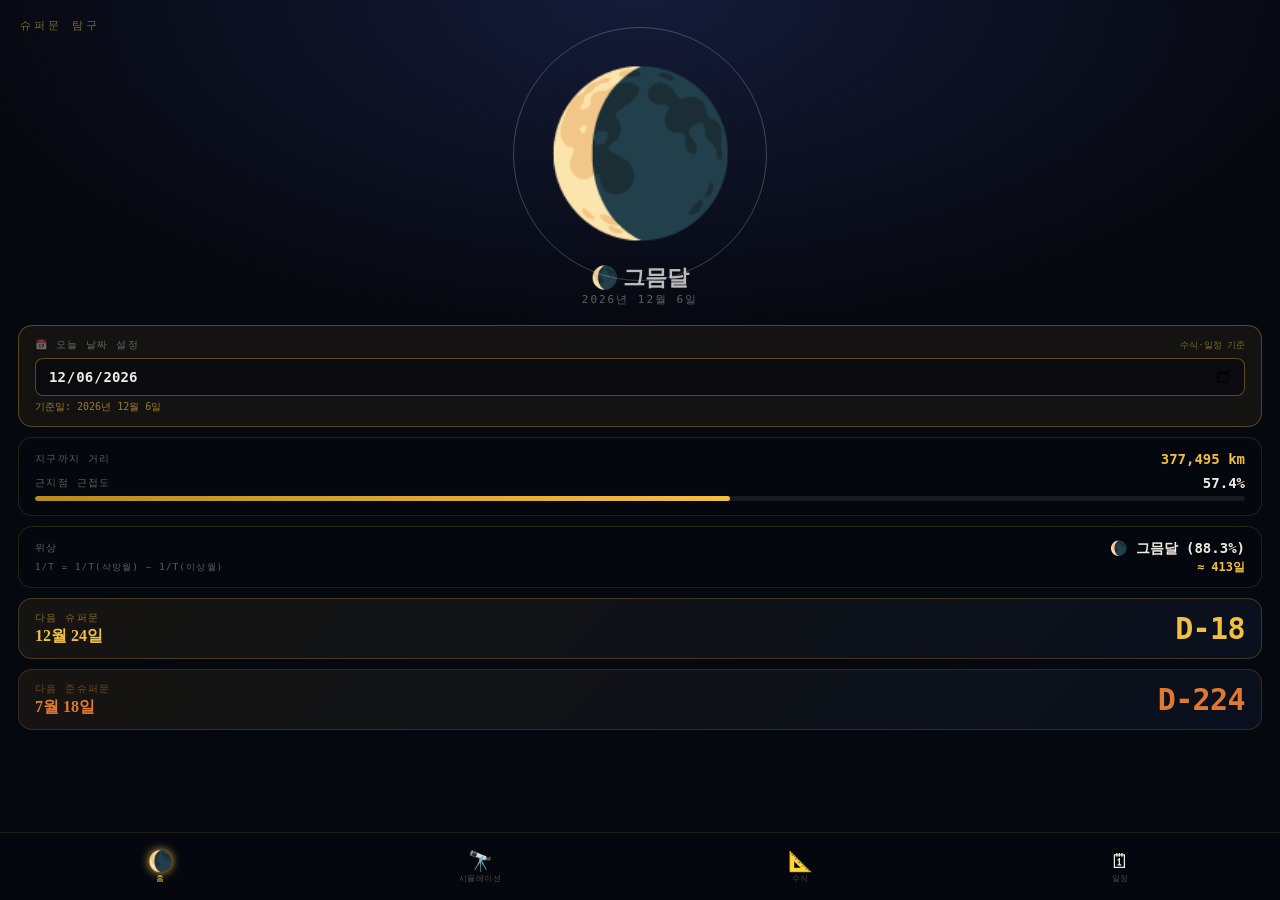
==== commit 80783520: "Add files via upload" ====
--- a/index.html
+++ b/index.html
@@ -817,20 +817,19 @@
 
 // 다음 슈퍼문: lookup 우선, 없으면 보름달 탐색
 function nextSM(from){
-  // NASA_DATA 기준 (일정 탭과 동일한 소스)
-  const t=from.getTime();
+  // 날짜만 비교 (시각 무시: 정오 기준 정규화)
+  const fromDate=new Date(from.getFullYear(),from.getMonth(),from.getDate(),12,0,0);
   const future=NASA_DATA
-    .filter(s=>s.type==='super'&&parseDate(s.date).getTime()>t)
+    .filter(s=>s.type==='super'&&parseDate(s.date).getTime()>fromDate.getTime())
     .sort((a,b)=>parseDate(a.date)-parseDate(b.date));
   return future.length>0 ? parseDate(future[0].date) : null;
 }
 
 // 다음 준슈퍼문: lookup에서 quasi 타입 찾기
 function nextQSM(from){
-  // NASA_DATA 기준 (일정 탭과 동일한 소스)
-  const t=from.getTime();
+  const fromDate=new Date(from.getFullYear(),from.getMonth(),from.getDate(),12,0,0);
   const future=NASA_DATA
-    .filter(s=>s.type==='quasi'&&parseDate(s.date).getTime()>t)
+    .filter(s=>s.type==='quasi'&&parseDate(s.date).getTime()>fromDate.getTime())
     .sort((a,b)=>parseDate(a.date)-parseDate(b.date));
   return future.length>0 ? parseDate(future[0].date) : null;
 }
@@ -1081,15 +1080,16 @@
 }
 function simReset(){simDt=new Date(userToday);simLast=null;}
 function simJump(){
-  const target=nextSM(simDt);
+  // 날짜 정규화 후 다음 슈퍼문 탐색
+  const simDay=new Date(simDt.getFullYear(),simDt.getMonth(),simDt.getDate(),12,0,0);
+  let target=nextSM(simDay);
   if(!target){
-    const el=document.getElementById('simDday');
-    const lb=document.getElementById('simDdayLabel');
-    if(el) el.textContent='없음';
-    if(lb) lb.textContent='데이터 없음';
-    return;
-  }
-  simDt=target;
+    // 테이블 범위 초과 → 첫 번째 슈퍼문으로 리셋
+    const first=NASA_DATA.filter(s=>s.type==='super').sort((a,b)=>a.date.localeCompare(b.date))[0];
+    if(first) target=parseDate(first.date);
+    else return;
+  }
+  simDt=new Date(target.getFullYear(),target.getMonth(),target.getDate(),12,0,0);
   simPlaying=false;simLast=null;
   document.getElementById('btnPP').textContent='▶ 재생';
   drawSim();updateSimUI();
@@ -1274,10 +1274,10 @@
   const y=simDt.getFullYear(),m=simDt.getMonth()+1,d=simDt.getDate();
   document.getElementById('simDateMain').textContent=`${y}년 ${m}월 ${d}일`;
   document.getElementById('simDateDow').textContent=`${DOW[simDt.getDay()]}요일`;
-  // 다음 슈퍼문 D-day
-  const ns=nextSM(simDt);
-  let nq=nextQSM(simDt);
-  // 준슈퍼문이 슈퍼문과 같은 날이거나 ±1일 이내면 제외
+  // 다음 슈퍼문 D-day (날짜 단위로 정규화 후 계산)
+  const simDay=new Date(simDt.getFullYear(),simDt.getMonth(),simDt.getDate(),12,0,0);
+  const ns=nextSM(simDay);
+  let nq=nextQSM(simDay);
   if(nq && ns && Math.abs(nq.getTime()-ns.getTime()) <= 1*86400000) nq=null;
 
   let ddLabel='다음 슈퍼문', ddTarget=ns;
@@ -1289,7 +1289,7 @@
   if(lblEl) lblEl.textContent=ddLabel;
   if(ddEl){
     if(ddTarget){
-      const dd=Math.ceil((ddTarget-simDt)/86400000);
+      const dd=Math.round((ddTarget-simDay)/86400000);
       ddEl.textContent=dd<=0?'오늘!':'D-'+dd;
     } else {
       ddEl.textContent='—';
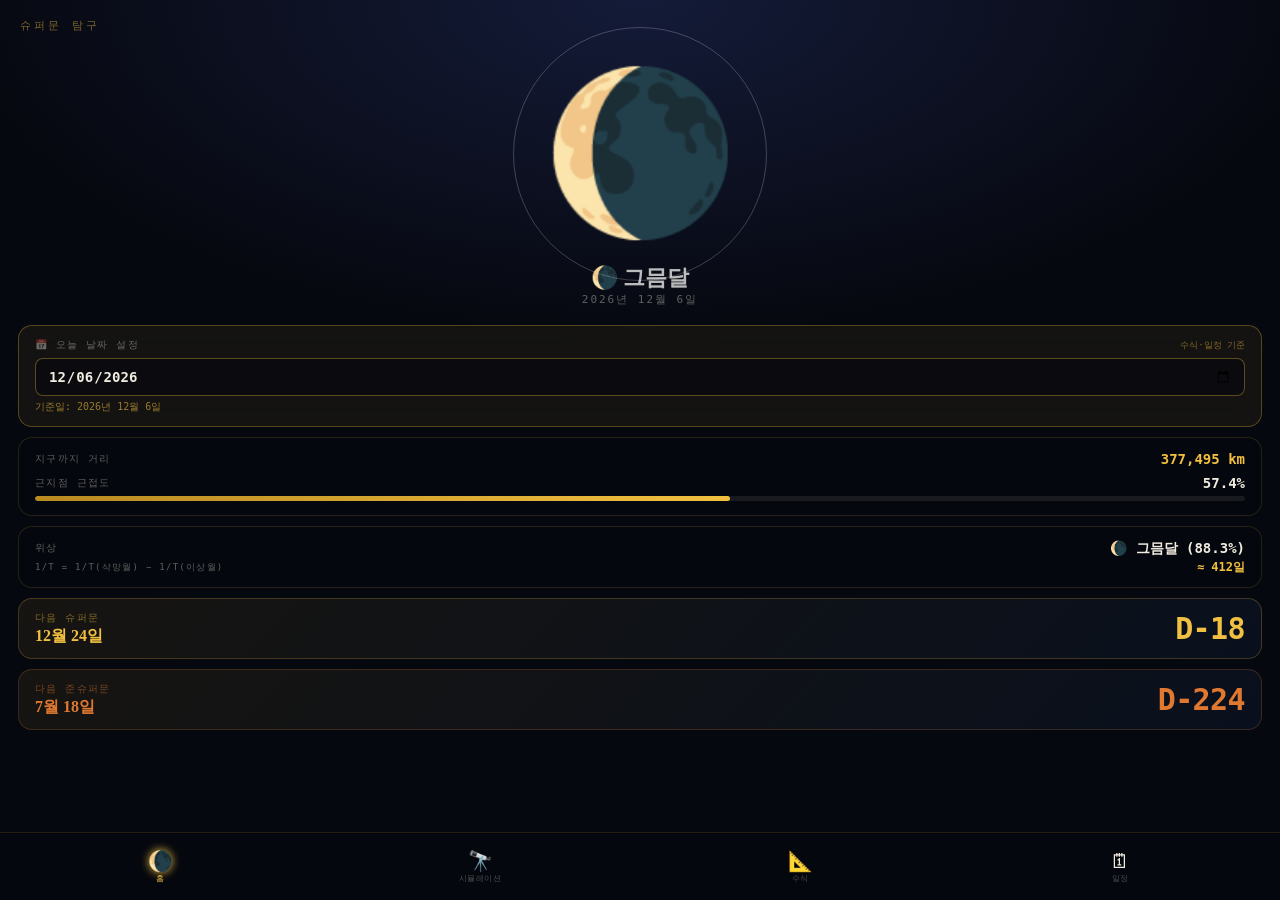
==== commit 55ea81ac: "Add files via upload" ====
--- a/index.html
+++ b/index.html
@@ -109,7 +109,7 @@
 .moon-emoji.super{filter:drop-shadow(0 0 28px rgba(242,192,64,.75)) drop-shadow(0 0 64px rgba(242,192,64,.35))}
 .moon-emoji.quasi{filter:drop-shadow(0 0 22px rgba(224,120,48,.65)) drop-shadow(0 0 52px rgba(224,120,48,.28))}
 .moon-emoji.blood{filter:drop-shadow(0 0 26px rgba(200,34,0,.75)) drop-shadow(0 0 58px rgba(200,34,0,.32))}
-.moon-emoji.normal{filter:drop-shadow(0 0 18px rgba(220,220,220,.5))}
+.moon-emoji.normal{filter:drop-shadow(0 0 18px rgba(220,220,220,.5)) grayscale(0.15) brightness(0.92)}
 
 /* ══ SIMULATION ══ */
 #p-sim{background:radial-gradient(ellipse 90% 70% at 50% 30%,#0b1326 0%,#050709 100%);
@@ -411,6 +411,14 @@
     <button class="sim-btn primary" onclick="simJump()">⏭ 슈퍼문</button>
     <button class="sim-btn" onclick="simReset()">↺ 오늘</button>
   </div>
+  <div style="display:flex;gap:8px;width:100%;margin-top:6px;align-items:center">
+    <input type="date" id="simDateInput"
+      style="flex:1;background:rgba(255,255,255,.05);border:1px solid rgba(242,192,64,.22);border-radius:10px;
+             padding:9px 12px;color:var(--paper);font:600 13px/1 var(--mono);outline:none;-webkit-appearance:none">
+    <button onclick="simGoDate()"
+      style="padding:9px 16px;border-radius:10px;background:rgba(242,192,64,.1);border:1px solid rgba(242,192,64,.3);
+             color:var(--gold);font:600 13px/1 var(--serif);cursor:pointer;white-space:nowrap">이동</button>
+  </div>
 
   <div class="speed-row">
     <span class="speed-lbl">⚡ 재생 배속</span>
@@ -662,8 +670,10 @@
 // 천문 상수 및 기본 계산
 // ========================================
 const SYN=29.53058867, ANO=27.55454989, NOD=27.21222082;
-// T_SM: 가장 가까운 슈퍼문의 재발 주기 (14삭망월 ≈ 15근점월 ≈ 413일)
-const T_SM=413;
+// T_SM: 맥놀이 주기 = 1/(1/ANO - 1/SYN) = 411.78일
+const T_SM=411.78;
+const T_QSM=T_SM;     // 준슈퍼문도 동일 주기
+const SAROS=6585.32;  // 223×SYN = 18년 11일 (사로스 주기)
 const PER=356000, APO=406500; // 표시용 근지점/원지점 평균 범위
 const J2000=new Date(2000,0,6,18,14,0);
 const daysSince=dt=>(dt-J2000)/86400000;
@@ -756,16 +766,16 @@
 }
 
 // classify: NASA_DATA 날짜 매칭 우선 (일정 탭과 동일 소스)
+// 날짜 매칭 성공 시 dayBestPhase 체크 생략 (모델 오차 회피)
 function classify(ph,dt_or_dist){
   if(dt_or_dist instanceof Date){
     const yy=dt_or_dist.getFullYear();
     const mm=String(dt_or_dist.getMonth()+1).padStart(2,'0');
     const dd=String(dt_or_dist.getDate()).padStart(2,'0');
-    const dateStr=`${yy}-${mm}-${dd}`;
-    // NASA_DATA에서 정확 매칭
+    const dateStr=yy+'-'+mm+'-'+dd;
     const nd=NASA_DATA.find(s=>s.date===dateStr);
-    if(nd) return nd.type;
-    // 위상 기반 보름달 판정
+    if(nd) return nd.type; // 날짜 매칭 → 위상 모델 무시
+    // 위상 기반 보름달 판정 (NASA_DATA에 없는 날짜)
     const bestPh=dayBestPhase(dt_or_dist);
     if(bestPh<0.47||bestPh>0.53) return'other';
     return'normal';
@@ -817,40 +827,38 @@
 
 // 다음 슈퍼문: lookup 우선, 없으면 보름달 탐색
 function nextSM(from){
-  // 날짜만 비교 (시각 무시: 정오 기준 정규화)
-  const fromDate=new Date(from.getFullYear(),from.getMonth(),from.getDate(),12,0,0);
+  // 날짜 문자열로 직접 비교 (시각 완전 독립)
+  const fromStr=from.getFullYear()+'-'+String(from.getMonth()+1).padStart(2,'0')+'-'+String(from.getDate()).padStart(2,'0');
   const future=NASA_DATA
-    .filter(s=>s.type==='super'&&parseDate(s.date).getTime()>fromDate.getTime())
-    .sort((a,b)=>parseDate(a.date)-parseDate(b.date));
+    .filter(s=>s.type==='super' && s.date>=fromStr)
+    .sort((a,b)=>a.date.localeCompare(b.date));
   return future.length>0 ? parseDate(future[0].date) : null;
 }
 
 // 다음 준슈퍼문: lookup에서 quasi 타입 찾기
 function nextQSM(from){
-  const fromDate=new Date(from.getFullYear(),from.getMonth(),from.getDate(),12,0,0);
+  const fromStr=from.getFullYear()+'-'+String(from.getMonth()+1).padStart(2,'0')+'-'+String(from.getDate()).padStart(2,'0');
   const future=NASA_DATA
-    .filter(s=>s.type==='quasi'&&parseDate(s.date).getTime()>fromDate.getTime())
-    .sort((a,b)=>parseDate(a.date)-parseDate(b.date));
+    .filter(s=>s.type==='quasi' && s.date>=fromStr)
+    .sort((a,b)=>a.date.localeCompare(b.date));
   return future.length>0 ? parseDate(future[0].date) : null;
 }
 
 function nextBloodMoon(from){
-  let dt=new Date(from);dt.setDate(dt.getDate()+1);
-  for(let i=0;i<20000;i++){
-    const sm=_smLookup(dt);
-    if(sm&&sm.type==='super'&&isLunarEclipse(dt))return dt;
-    dt=new Date(dt.getTime()+86400000);
-  }
-  return null;
+  // NASA_DATA에서 blood 타입 직접 조회
+  const fromStr=from.getFullYear()+'-'+String(from.getMonth()+1).padStart(2,'0')+'-'+String(from.getDate()).padStart(2,'0');
+  const future=NASA_DATA
+    .filter(s=>s.type==='blood' && s.date>fromStr)
+    .sort((a,b)=>a.date.localeCompare(b.date));
+  return future.length>0 ? parseDate(future[0].date) : null;
 }
 function nextPenumbral(from){
-  let dt=new Date(from);dt.setDate(dt.getDate()+1);
-  for(let i=0;i<5000;i++){
-    const sm=_smLookup(dt);
-    if(sm&&isPenumbralEclipse(dt))return dt;
-    dt=new Date(dt.getTime()+86400000);
-  }
-  return null;
+  // NASA_DATA에서 penumbral 타입 직접 조회
+  const fromStr=from.getFullYear()+'-'+String(from.getMonth()+1).padStart(2,'0')+'-'+String(from.getDate()).padStart(2,'0');
+  const future=NASA_DATA
+    .filter(s=>s.type==='penumbral' && s.date>fromStr)
+    .sort((a,b)=>a.date.localeCompare(b.date));
+  return future.length>0 ? parseDate(future[0].date) : null;
 }
 
 // ========================================
@@ -1059,9 +1067,15 @@
 const DOW=['일','월','화','수','목','금','토'];
 function initSim(){
   simDt=new Date(userToday);
-  simPlaying=false; // 기본 일시정지 — 탭 진입 시 자동재생 안 함
+  simPlaying=false;
   simLast=null;
   if(simRaf){cancelAnimationFrame(simRaf);simRaf=null;}
+  // 날짜 입력 초기값
+  const inp=document.getElementById('simDateInput');
+  if(inp){
+    const d=simDt;
+    inp.value=d.getFullYear()+'-'+String(d.getMonth()+1).padStart(2,'0')+'-'+String(d.getDate()).padStart(2,'0');
+  }
   drawSim();updateSimUI();
   document.getElementById('btnPP').textContent='▶ 재생';
 }
@@ -1078,16 +1092,37 @@
   document.querySelectorAll('.spd-chip').forEach(b=>b.classList.remove('on'));
   btn.classList.add('on');
 }
-function simReset(){simDt=new Date(userToday);simLast=null;}
+function simReset(){
+  simDt=new Date(userToday);simLast=null;
+  // 날짜 입력 초기화
+  const inp=document.getElementById('simDateInput');
+  if(inp){
+    const d=simDt;
+    inp.value=d.getFullYear()+'-'+String(d.getMonth()+1).padStart(2,'0')+'-'+String(d.getDate()).padStart(2,'0');
+  }
+  drawSim();updateSimUI();
+}
+
+function simGoDate(){
+  const val=document.getElementById('simDateInput').value;
+  if(!val) return;
+  const d=parseDate(val);
+  if(isNaN(d.getTime())) return;
+  simDt=d;
+  simPlaying=false;simLast=null;
+  document.getElementById('btnPP').textContent='▶ 재생';
+  drawSim();updateSimUI();
+}
 function simJump(){
-  // 날짜 정규화 후 다음 슈퍼문 탐색
-  const simDay=new Date(simDt.getFullYear(),simDt.getMonth(),simDt.getDate(),12,0,0);
-  let target=nextSM(simDay);
+  // 현재 날짜 다음 날부터 다음 슈퍼문 탐색 (현재 날짜 제외)
+  const nextDay=new Date(simDt.getFullYear(),simDt.getMonth(),simDt.getDate()+1,12,0,0);
+  let target=nextSM(nextDay);
   if(!target){
-    // 테이블 범위 초과 → 첫 번째 슈퍼문으로 리셋
-    const first=NASA_DATA.filter(s=>s.type==='super').sort((a,b)=>a.date.localeCompare(b.date))[0];
-    if(first) target=parseDate(first.date);
-    else return;
+    const lbl=document.getElementById('simDdayLabel');
+    const dd=document.getElementById('simDday');
+    if(lbl) lbl.textContent='데이터 범위 초과';
+    if(dd) dd.textContent='—';
+    return;
   }
   simDt=new Date(target.getFullYear(),target.getMonth(),target.getDate(),12,0,0);
   simPlaying=false;simLast=null;
@@ -1146,7 +1181,11 @@
   ctx.save();
   ctx.translate(mx, my);
   ctx.rotate(tilt);
-  ctx.shadowColor = 'rgba(255,250,220,0.98)';
+  // 보름달(🌕)은 다른 위상 이모지와 색감 통일 — 흰빛 shadowColor
+  const shadowClr = (icon==='🌕')
+    ? 'rgba(255,255,255,0.7)'   // 보름달: 흰빛 (노란 이모지 색감 중화)
+    : 'rgba(255,250,220,0.95)'; // 기타: 크림빛
+  ctx.shadowColor = shadowClr;
   ctx.shadowBlur = ms * 2.2;
   ctx.globalAlpha = 1.0;
   ctx.font = fontSize + 'px serif';
@@ -1275,10 +1314,10 @@
   document.getElementById('simDateMain').textContent=`${y}년 ${m}월 ${d}일`;
   document.getElementById('simDateDow').textContent=`${DOW[simDt.getDay()]}요일`;
   // 다음 슈퍼문 D-day (날짜 단위로 정규화 후 계산)
-  const simDay=new Date(simDt.getFullYear(),simDt.getMonth(),simDt.getDate(),12,0,0);
-  const ns=nextSM(simDay);
-  let nq=nextQSM(simDay);
-  if(nq && ns && Math.abs(nq.getTime()-ns.getTime()) <= 1*86400000) nq=null;
+  // simDt 날짜 문자열 기반 (시각 독립적)
+  const ns=nextSM(simDt);
+  let nq=nextQSM(simDt);
+  if(nq && ns && nq.getTime()===ns.getTime()) nq=null;
 
   let ddLabel='다음 슈퍼문', ddTarget=ns;
   if(!ns && nq){ ddLabel='다음 준슈퍼문'; ddTarget=nq; }
@@ -1289,7 +1328,8 @@
   if(lblEl) lblEl.textContent=ddLabel;
   if(ddEl){
     if(ddTarget){
-      const dd=Math.round((ddTarget-simDay)/86400000);
+      const simMid=new Date(simDt.getFullYear(),simDt.getMonth(),simDt.getDate(),12,0,0);
+      const dd=Math.round((ddTarget-simMid)/86400000);
       ddEl.textContent=dd<=0?'오늘!':'D-'+dd;
     } else {
       ddEl.textContent='—';
@@ -1499,20 +1539,10 @@
 // https://astropixels.com/ephemeris/moon/fullperigee2001.html
 // type 기준: Relative Distance ≥0.90 = super, 0.86~0.90 = quasi
 // 월식: t=개기, p=부분, n=반영
-// ── NASA_DATA: 외부 JSON에서 로드 (nasa_data.json) ──
-let NASA_DATA = [];
-
-async function loadNasaData() {
-  try {
-    const res = await fetch('./nasa_data.json');
-    if (!res.ok) throw new Error('fetch failed: ' + res.status);
-    NASA_DATA = await res.json();
-    console.log('NASA_DATA 로드 완료:', NASA_DATA.length + '개');
-  } catch(e) {
-    console.error('nasa_data.json 로드 실패:', e);
-    // 로드 실패 시 빈 배열 유지 (앱은 계속 작동)
-  }
-}
+// ── NASA_DATA: 인라인 데이터 (nasa_data.json 병합됨) ──
+const NASA_DATA=[{"date":"2001-01-09","dist":357406,"rdist":0.994,"type":"super","src":"NASA","eclipse":"t"},{"date":"2001-02-08","dist":356994,"rdist":0.997,"type":"super","src":"NASA"},{"date":"2001-03-09","dist":361389,"rdist":0.965,"type":"quasi","src":"NASA"},{"date":"2002-01-28","dist":361766,"rdist":0.961,"type":"quasi","src":"NASA"},{"date":"2002-02-27","dist":357091,"rdist":0.996,"type":"super","src":"NASA"},{"date":"2002-03-28","dist":357212,"rdist":0.996,"type":"super","src":"NASA"},{"date":"2002-04-27","dist":361870,"rdist":0.961,"type":"quasi","src":"NASA"},{"date":"2003-03-18","dist":361416,"rdist":0.965,"type":"quasi","src":"NASA"},{"date":"2003-04-16","dist":357306,"rdist":0.997,"type":"super","src":"NASA"},{"date":"2003-05-16","dist":357693,"rdist":0.995,"type":"super","src":"NASA","eclipse":"t"},{"date":"2003-06-14","dist":362315,"rdist":0.958,"type":"quasi","src":"NASA"},{"date":"2004-05-04","dist":361359,"rdist":0.966,"type":"quasi","src":"NASA","eclipse":"t"},{"date":"2004-06-03","dist":357384,"rdist":0.997,"type":"super","src":"NASA"},{"date":"2004-07-02","dist":357699,"rdist":0.995,"type":"super","src":"NASA"},{"date":"2004-07-31","dist":362193,"rdist":0.958,"type":"quasi","src":"NASA"},{"date":"2005-06-22","dist":361179,"rdist":0.967,"type":"quasi","src":"NASA"},{"date":"2005-07-21","dist":357291,"rdist":0.997,"type":"super","src":"NASA"},{"date":"2005-08-19","dist":357652,"rdist":0.995,"type":"super","src":"NASA"},{"date":"2005-09-18","dist":362325,"rdist":0.957,"type":"quasi","src":"NASA"},{"date":"2006-08-09","dist":361257,"rdist":0.967,"type":"quasi","src":"NASA"},{"date":"2006-09-07","dist":357298,"rdist":0.997,"type":"super","src":"NASA","eclipse":"p"},{"date":"2006-10-07","dist":357695,"rdist":0.994,"type":"super","src":"NASA"},{"date":"2006-11-05","dist":362616,"rdist":0.955,"type":"quasi","src":"NASA"},{"date":"2007-09-26","dist":360827,"rdist":0.97,"type":"quasi","src":"NASA"},{"date":"2007-10-26","dist":356841,"rdist":0.998,"type":"super","src":"NASA"},{"date":"2007-11-24","dist":357548,"rdist":0.993,"type":"super","src":"NASA"},{"date":"2007-12-24","dist":363032,"rdist":0.95,"type":"quasi","src":"NASA"},{"date":"2008-10-14","dist":367908,"rdist":0.9,"type":"super","src":"NASA"},{"date":"2008-11-13","dist":360196,"rdist":0.974,"type":"quasi","src":"NASA"},{"date":"2008-12-12","dist":356615,"rdist":0.999,"type":"super","src":"NASA"},{"date":"2009-01-11","dist":357969,"rdist":0.99,"type":"super","src":"NASA"},{"date":"2009-02-09","dist":364050,"rdist":0.941,"type":"quasi","src":"NASA","eclipse":"n"},{"date":"2009-12-02","dist":367240,"rdist":0.909,"type":"super","src":"NASA"},{"date":"2009-12-31","dist":359721,"rdist":0.978,"type":"quasi","src":"NASA","eclipse":"p"},{"date":"2010-01-30","dist":356607,"rdist":1.0,"type":"super","src":"NASA","note":"연간 최근접"},{"date":"2010-02-28","dist":358436,"rdist":0.987,"type":"super","src":"NASA"},{"date":"2010-03-30","dist":364689,"rdist":0.935,"type":"quasi","src":"NASA"},{"date":"2011-01-19","dist":366158,"rdist":0.92,"type":"super","src":"NASA"},{"date":"2011-02-18","dist":359103,"rdist":0.982,"type":"super","src":"NASA"},{"date":"2011-03-19","dist":356580,"rdist":1.0,"type":"super","src":"NASA","note":"역대 최근접"},{"date":"2011-04-18","dist":358798,"rdist":0.985,"type":"super","src":"NASA"},{"date":"2011-05-17","dist":365164,"rdist":0.929,"type":"quasi","src":"NASA"},{"date":"2012-03-08","dist":365497,"rdist":0.927,"type":"quasi","src":"NASA"},{"date":"2012-04-06","dist":359076,"rdist":0.984,"type":"super","src":"NASA"},{"date":"2012-05-06","dist":356954,"rdist":1.0,"type":"super","src":"NASA"},{"date":"2012-06-04","dist":359257,"rdist":0.984,"type":"super","src":"NASA","eclipse":"p"},{"date":"2012-07-03","dist":365483,"rdist":0.926,"type":"quasi","src":"NASA"},{"date":"2013-04-25","dist":365312,"rdist":0.929,"type":"quasi","src":"NASA","eclipse":"p"},{"date":"2013-05-25","dist":359110,"rdist":0.985,"type":"super","src":"NASA","eclipse":"n"},{"date":"2013-06-23","dist":356991,"rdist":1.0,"type":"super","src":"NASA"},{"date":"2013-07-22","dist":359170,"rdist":0.984,"type":"super","src":"NASA"},{"date":"2013-08-21","dist":365340,"rdist":0.928,"type":"quasi","src":"NASA"},{"date":"2014-06-13","dist":365038,"rdist":0.931,"type":"quasi","src":"NASA"},{"date":"2014-07-12","dist":358975,"rdist":0.985,"type":"super","src":"NASA"},{"date":"2014-08-10","dist":356898,"rdist":1.0,"type":"super","src":"NASA"},{"date":"2014-09-09","dist":359182,"rdist":0.983,"type":"super","src":"NASA"},{"date":"2014-10-08","dist":365659,"rdist":0.925,"type":"quasi","src":"NASA","eclipse":"t"},{"date":"2015-07-31","dist":365112,"rdist":0.93,"type":"quasi","src":"NASA"},{"date":"2015-08-29","dist":358993,"rdist":0.985,"type":"super","src":"NASA"},{"date":"2015-09-28","dist":356878,"rdist":1.0,"type":"blood","src":"NASA","eclipse":"t","note":"슈퍼 블러드문"},{"date":"2015-10-27","dist":359324,"rdist":0.982,"type":"super","src":"NASA"},{"date":"2015-11-25","dist":366149,"rdist":0.921,"type":"super","src":"NASA"},{"date":"2016-09-16","dist":364754,"rdist":0.934,"type":"penumbral","src":"NASA","eclipse":"n","note":"슈퍼 반영월식"},{"date":"2016-10-16","dist":358475,"rdist":0.987,"type":"super","src":"NASA"},{"date":"2016-11-14","dist":356523,"rdist":1.0,"type":"super","src":"NASA","note":"68년 만의 최근접"},{"date":"2016-12-14","dist":359450,"rdist":0.979,"type":"super","src":"NASA"},{"date":"2017-01-12","dist":366880,"rdist":0.913,"type":"super","src":"NASA"},{"date":"2017-11-04","dist":364004,"rdist":0.941,"type":"quasi","src":"NASA"},{"date":"2017-12-03","dist":357987,"rdist":0.99,"type":"super","src":"NASA"},{"date":"2018-01-02","dist":356604,"rdist":0.999,"type":"super","src":"NASA"},{"date":"2018-01-31","dist":360199,"rdist":0.974,"type":"blood","src":"NASA","eclipse":"t","note":"슈퍼 블러드 블루문"},{"date":"2018-12-22","dist":363368,"rdist":0.948,"type":"quasi","src":"NASA"},{"date":"2019-01-21","dist":357715,"rdist":0.992,"type":"blood","src":"NASA","eclipse":"t","note":"슈퍼 블러드문"},{"date":"2019-02-19","dist":356846,"rdist":0.998,"type":"super","src":"NASA"},{"date":"2019-03-21","dist":360772,"rdist":0.97,"type":"quasi","src":"NASA"},{"date":"2020-02-09","dist":362479,"rdist":0.955,"type":"quasi","src":"NASA"},{"date":"2020-03-09","dist":357404,"rdist":0.994,"type":"super","src":"NASA"},{"date":"2020-04-08","dist":357035,"rdist":0.997,"type":"super","src":"NASA"},{"date":"2020-05-07","dist":361184,"rdist":0.967,"type":"quasi","src":"NASA"},{"date":"2021-03-28","dist":362170,"rdist":0.959,"type":"quasi","src":"NASA"},{"date":"2021-04-27","dist":357615,"rdist":0.995,"type":"super","src":"NASA"},{"date":"2021-05-26","dist":357462,"rdist":0.997,"type":"blood","src":"NASA","eclipse":"t","note":"슈퍼 블러드문"},{"date":"2021-06-24","dist":361558,"rdist":0.965,"type":"quasi","src":"NASA"},{"date":"2022-05-16","dist":362127,"rdist":0.959,"type":"quasi","src":"NASA","eclipse":"t"},{"date":"2022-06-14","dist":357658,"rdist":0.995,"type":"super","src":"NASA"},{"date":"2022-07-13","dist":357418,"rdist":0.997,"type":"super","src":"NASA"},{"date":"2022-08-12","dist":361409,"rdist":0.965,"type":"quasi","src":"NASA"},{"date":"2023-07-03","dist":361934,"rdist":0.961,"type":"quasi","src":"NASA"},{"date":"2023-08-01","dist":357530,"rdist":0.996,"type":"super","src":"NASA"},{"date":"2023-08-31","dist":357344,"rdist":0.997,"type":"super","src":"NASA","note":"블루문"},{"date":"2023-09-29","dist":361552,"rdist":0.964,"type":"quasi","src":"NASA"},{"date":"2024-08-19","dist":361970,"rdist":0.961,"type":"quasi","src":"NASA"},{"date":"2024-09-18","dist":357486,"rdist":0.996,"type":"super","src":"NASA","eclipse":"p"},{"date":"2024-10-17","dist":357364,"rdist":0.996,"type":"super","src":"NASA"},{"date":"2024-11-15","dist":361867,"rdist":0.961,"type":"quasi","src":"NASA"},{"date":"2025-10-07","dist":361458,"rdist":0.964,"type":"quasi","src":"NASA"},{"date":"2025-11-05","dist":356980,"rdist":0.997,"type":"super","src":"NASA"},{"date":"2025-12-04","dist":357219,"rdist":0.995,"type":"super","src":"NASA"},{"date":"2026-01-03","dist":362312,"rdist":0.956,"type":"quasi","src":"NASA예측"},{"date":"2026-11-24","dist":360768,"rdist":0.969,"type":"quasi","src":"NASA예측"},{"date":"2026-12-24","dist":356740,"rdist":0.998,"type":"super","src":"NASA예측"},{"date":"2027-01-22","dist":357285,"rdist":0.975,"type":"super","src":"NASA예측"},{"date":"2027-02-20","dist":363306,"rdist":0.948,"type":"penumbral","src":"NASA예측","eclipse":"n","note":"슈퍼 반영월식"},{"date":"2027-07-18","dist":368100,"rdist":0.898,"type":"quasi","src":"NASA예측","eclipse":"n","note":"반영월식"},{"date":"2027-08-17","dist":364200,"rdist":0.94,"type":"quasi","src":"NASA예측","eclipse":"n","note":"반영월식"},{"date":"2028-01-12","dist":360266,"rdist":0.974,"type":"quasi","src":"NASA예측"},{"date":"2028-02-10","dist":356720,"rdist":0.999,"type":"super","src":"NASA예측"},{"date":"2028-03-11","dist":358074,"rdist":0.99,"type":"super","src":"NASA예측"},{"date":"2028-04-09","dist":363867,"rdist":0.943,"type":"quasi","src":"NASA예측"},{"date":"2029-01-10","dist":362127,"rdist":0.959,"type":"quasi","src":"Espenak"},{"date":"2029-02-09","dist":359347,"rdist":0.982,"type":"super","src":"Espenak"},{"date":"2029-03-10","dist":358074,"rdist":0.99,"type":"super","src":"Espenak"},{"date":"2029-03-30","dist":356683,"rdist":1.0,"type":"super","src":"Espenak"},{"date":"2029-04-28","dist":358500,"rdist":0.988,"type":"super","src":"Espenak"},{"date":"2029-05-27","dist":364262,"rdist":0.938,"type":"quasi","src":"Espenak"},{"date":"2030-03-19","dist":366439,"rdist":0.917,"type":"super","src":"NASA예측"},{"date":"2030-04-18","dist":359654,"rdist":0.98,"type":"quasi","src":"NASA예측"},{"date":"2030-05-17","dist":357028,"rdist":1.0,"type":"super","src":"NASA예측"},{"date":"2030-06-15","dist":358779,"rdist":0.987,"type":"super","src":"NASA예측","eclipse":"p"},{"date":"2030-07-15","dist":364530,"rdist":0.936,"type":"quasi","src":"NASA예측"},{"date":"2031-05-07","dist":366293,"rdist":0.918,"type":"super","src":"NASA예측","eclipse":"n"},{"date":"2031-06-05","dist":359674,"rdist":0.98,"type":"super","src":"NASA예측","eclipse":"n"},{"date":"2031-07-04","dist":357018,"rdist":1.0,"type":"super","src":"NASA예측"},{"date":"2031-08-03","dist":358651,"rdist":0.988,"type":"super","src":"NASA예측"},{"date":"2031-09-01","dist":364383,"rdist":0.938,"type":"quasi","src":"NASA예측"},{"date":"2032-01-27","dist":359819,"rdist":0.924,"type":"super","src":"계산"},{"date":"2032-02-25","dist":356651,"rdist":0.987,"type":"super","src":"계산"},{"date":"2032-03-26","dist":357363,"rdist":0.973,"type":"super","src":"계산"},{"date":"2032-04-24","dist":361298,"rdist":0.895,"type":"quasi","src":"계산"},{"date":"2033-02-16","dist":359131,"rdist":0.938,"type":"super","src":"계산"},{"date":"2033-03-15","dist":360843,"rdist":0.904,"type":"quasi","src":"계산"},{"date":"2033-04-14","dist":356066,"rdist":0.999,"type":"super","src":"계산"},{"date":"2033-05-13","dist":356832,"rdist":0.984,"type":"super","src":"계산"},{"date":"2033-10-08","dist":357490,"rdist":0.996,"type":"blood","src":"NASA예측","eclipse":"t","note":"슈퍼 블러드문 (2021 이후 최초)"},{"date":"2034-04-05","dist":360072,"rdist":0.919,"type":"quasi","src":"계산"},{"date":"2034-05-03","dist":358787,"rdist":0.945,"type":"super","src":"계산"},{"date":"2034-06-01","dist":356264,"rdist":0.995,"type":"super","src":"계산"},{"date":"2034-07-01","dist":358123,"rdist":0.958,"type":"super","src":"계산"},{"date":"2035-05-23","dist":361125,"rdist":0.899,"type":"quasi","src":"계산"},{"date":"2035-06-20","dist":359682,"rdist":0.927,"type":"super","src":"계산"},{"date":"2035-07-19","dist":356594,"rdist":0.988,"type":"super","src":"계산"},{"date":"2035-08-18","dist":357449,"rdist":0.971,"type":"super","src":"계산"},{"date":"2036-07-10","dist":359006,"rdist":0.94,"type":"super","src":"계산"},{"date":"2036-08-06","dist":360691,"rdist":0.907,"type":"quasi","src":"계산"},{"date":"2036-09-05","dist":356048,"rdist":0.999,"type":"super","src":"계산"},{"date":"2036-10-04","dist":356900,"rdist":0.982,"type":"super","src":"계산"},{"date":"2037-03-02","dist":356751,"rdist":0.999,"type":"super","src":"NASA예측","note":"2037 최근접"},{"date":"2037-08-27","dist":359931,"rdist":0.922,"type":"super","src":"계산"},{"date":"2037-09-24","dist":358669,"rdist":0.947,"type":"super","src":"계산"},{"date":"2037-10-23","dist":356228,"rdist":0.995,"type":"super","src":"계산"},{"date":"2037-11-22","dist":358228,"rdist":0.956,"type":"super","src":"계산"},{"date":"2038-10-14","dist":360969,"rdist":0.902,"type":"quasi","src":"계산"},{"date":"2038-11-11","dist":359548,"rdist":0.93,"type":"super","src":"계산"},{"date":"2038-12-11","dist":356006,"rdist":1.0,"type":"super","src":"계산"},{"date":"2039-01-09","dist":357537,"rdist":0.97,"type":"super","src":"계산"},{"date":"2039-12-02","dist":358884,"rdist":0.943,"type":"super","src":"계산"},{"date":"2039-12-30","dist":357811,"rdist":0.964,"type":"super","src":"계산"},{"date":"2040-01-28","dist":356033,"rdist":0.999,"type":"super","src":"계산"},{"date":"2040-02-27","dist":359166,"rdist":0.937,"type":"super","src":"계산"},{"date":"2041-01-18","dist":359793,"rdist":0.925,"type":"super","src":"계산"},{"date":"2041-02-15","dist":358554,"rdist":0.949,"type":"super","src":"계산"},{"date":"2041-03-17","dist":356136,"rdist":0.997,"type":"super","src":"계산"},{"date":"2041-04-15","dist":358337,"rdist":0.954,"type":"super","src":"계산"},{"date":"2042-03-07","dist":360814,"rdist":0.905,"type":"quasi","src":"계산"},{"date":"2042-04-05","dist":357114,"rdist":0.978,"type":"super","src":"계산"},{"date":"2042-05-04","dist":356012,"rdist":1.0,"type":"super","src":"계산"},{"date":"2042-06-03","dist":360255,"rdist":0.916,"type":"quasi","src":"계산"},{"date":"2043-04-24","dist":361943,"rdist":0.882,"type":"quasi","src":"계산"},{"date":"2043-05-23","dist":357716,"rdist":0.966,"type":"super","src":"계산"},{"date":"2043-06-21","dist":356021,"rdist":1.0,"type":"super","src":"계산"},{"date":"2043-07-21","dist":359294,"rdist":0.935,"type":"super","src":"계산"},{"date":"2044-06-11","dist":359657,"rdist":0.928,"type":"super","src":"계산"},{"date":"2044-07-09","dist":358441,"rdist":0.952,"type":"super","src":"계산"},{"date":"2044-08-08","dist":356165,"rdist":0.997,"type":"super","src":"계산"},{"date":"2044-09-06","dist":358447,"rdist":0.952,"type":"super","src":"계산"},{"date":"2045-07-29","dist":360662,"rdist":0.908,"type":"quasi","src":"계산"},{"date":"2045-08-27","dist":357039,"rdist":0.979,"type":"super","src":"계산"},{"date":"2045-09-25","dist":356022,"rdist":1.0,"type":"super","src":"계산"},{"date":"2045-10-25","dist":360401,"rdist":0.913,"type":"quasi","src":"계산"},{"date":"2046-09-15","dist":361777,"rdist":0.886,"type":"quasi","src":"계산"},{"date":"2046-10-14","dist":357622,"rdist":0.968,"type":"super","src":"계산"},{"date":"2046-11-13","dist":356489,"rdist":0.99,"type":"super","src":"계산"},{"date":"2046-12-12","dist":359423,"rdist":0.932,"type":"super","src":"계산"},{"date":"2047-10-06","dist":360939,"rdist":0.902,"type":"quasi","src":"계산"},{"date":"2047-11-03","dist":359523,"rdist":0.93,"type":"super","src":"계산"},{"date":"2047-12-02","dist":356529,"rdist":0.99,"type":"super","src":"계산"},{"date":"2047-12-31","dist":356196,"rdist":0.996,"type":"super","src":"계산"},{"date":"2048-01-30","dist":361652,"rdist":0.888,"type":"quasi","src":"계산"},{"date":"2048-12-20","dist":360513,"rdist":0.911,"type":"quasi","src":"계산"},{"date":"2049-01-18","dist":356966,"rdist":0.981,"type":"super","src":"계산"},{"date":"2049-02-17","dist":356984,"rdist":0.981,"type":"super","src":"계산"},{"date":"2049-03-18","dist":360549,"rdist":0.91,"type":"quasi","src":"계산"},{"date":"2050-02-06","dist":361612,"rdist":0.889,"type":"quasi","src":"계산"},{"date":"2050-03-08","dist":356188,"rdist":0.996,"type":"super","src":"계산"},{"date":"2050-04-06","dist":356542,"rdist":0.989,"type":"super","src":"계산"},{"date":"2051-02-27","dist":360785,"rdist":0.905,"type":"quasi","src":"계산"},{"date":"2051-03-27","dist":359391,"rdist":0.933,"type":"super","src":"계산"},{"date":"2051-04-25","dist":356477,"rdist":0.991,"type":"super","src":"계산"},{"date":"2051-05-24","dist":356230,"rdist":0.995,"type":"super","src":"계산"},{"date":"2051-06-23","dist":361818,"rdist":0.885,"type":"quasi","src":"계산"},{"date":"2052-04-15","dist":361912,"rdist":0.883,"type":"quasi","src":"계산"},{"date":"2052-05-13","dist":360365,"rdist":0.914,"type":"quasi","src":"계산"},{"date":"2052-06-11","dist":356896,"rdist":0.982,"type":"super","src":"계산"},{"date":"2052-07-11","dist":357057,"rdist":0.979,"type":"super","src":"계산"},{"date":"2052-08-09","dist":360700,"rdist":0.907,"type":"quasi","src":"계산"},{"date":"2053-06-03","dist":359631,"rdist":0.928,"type":"super","src":"계산"},{"date":"2053-06-30","dist":361449,"rdist":0.892,"type":"quasi","src":"계산"},{"date":"2053-07-30","dist":356158,"rdist":0.997,"type":"super","src":"계산"},{"date":"2053-08-28","dist":356597,"rdist":0.988,"type":"super","src":"계산"},{"date":"2054-07-21","dist":360634,"rdist":0.908,"type":"quasi","src":"계산"},{"date":"2054-08-18","dist":359262,"rdist":0.935,"type":"super","src":"계산"},{"date":"2054-09-16","dist":356428,"rdist":0.992,"type":"super","src":"계산"},{"date":"2054-10-16","dist":357739,"rdist":0.966,"type":"super","src":"계산"},{"date":"2054-11-14","dist":361985,"rdist":0.881,"type":"quasi","src":"계산"},{"date":"2055-09-07","dist":361745,"rdist":0.886,"type":"quasi","src":"계산"},{"date":"2055-10-05","dist":360220,"rdist":0.916,"type":"quasi","src":"계산"},{"date":"2055-11-04","dist":356011,"rdist":1.0,"type":"super","src":"계산"},{"date":"2055-12-03","dist":357133,"rdist":0.978,"type":"super","src":"계산"},{"date":"2056-10-25","dist":359498,"rdist":0.931,"type":"super","src":"계산"},{"date":"2056-11-22","dist":358310,"rdist":0.954,"type":"super","src":"계산"},{"date":"2056-12-21","dist":356130,"rdist":0.997,"type":"super","src":"계산"},{"date":"2057-01-20","dist":358582,"rdist":0.949,"type":"super","src":"계산"},{"date":"2057-12-12","dist":360485,"rdist":0.911,"type":"quasi","src":"계산"},{"date":"2058-01-09","dist":359135,"rdist":0.938,"type":"super","src":"계산"},{"date":"2058-02-08","dist":356037,"rdist":0.999,"type":"super","src":"계산"},{"date":"2058-03-09","dist":357835,"rdist":0.964,"type":"super","src":"계산"},{"date":"2059-01-29","dist":361581,"rdist":0.889,"type":"quasi","src":"계산"},{"date":"2059-02-26","dist":360077,"rdist":0.919,"type":"quasi","src":"계산"},{"date":"2059-03-28","dist":356004,"rdist":1.0,"type":"super","src":"계산"},{"date":"2059-04-26","dist":357212,"rdist":0.976,"type":"super","src":"계산"},{"date":"2060-03-18","dist":359367,"rdist":0.933,"type":"super","src":"계산"},{"date":"2060-04-15","dist":358202,"rdist":0.956,"type":"super","src":"계산"},{"date":"2060-05-14","dist":356105,"rdist":0.998,"type":"super","src":"계산"},{"date":"2060-06-13","dist":358698,"rdist":0.947,"type":"super","src":"계산"},{"date":"2061-05-05","dist":360337,"rdist":0.914,"type":"quasi","src":"계산"},{"date":"2061-06-02","dist":359010,"rdist":0.94,"type":"super","src":"계산"},{"date":"2061-07-02","dist":356052,"rdist":0.999,"type":"super","src":"계산"},{"date":"2061-07-31","dist":357934,"rdist":0.962,"type":"super","src":"계산"},{"date":"2062-06-22","dist":361418,"rdist":0.893,"type":"quasi","src":"계산"},{"date":"2062-07-21","dist":357427,"rdist":0.972,"type":"super","src":"계산"},{"date":"2062-08-19","dist":356001,"rdist":1.0,"type":"super","src":"계산"},{"date":"2062-09-18","dist":359716,"rdist":0.926,"type":"super","src":"계산"},{"date":"2063-08-10","dist":359238,"rdist":0.936,"type":"super","src":"계산"},{"date":"2063-09-07","dist":358097,"rdist":0.958,"type":"super","src":"계산"},{"date":"2063-10-07","dist":356273,"rdist":0.995,"type":"super","src":"계산"},{"date":"2063-11-05","dist":358816,"rdist":0.944,"type":"super","src":"계산"},{"date":"2064-09-26","dist":360193,"rdist":0.917,"type":"quasi","src":"계산"},{"date":"2064-10-25","dist":356816,"rdist":0.984,"type":"super","src":"계산"},{"date":"2064-11-23","dist":356070,"rdist":0.999,"type":"super","src":"계산"},{"date":"2064-12-23","dist":360881,"rdist":0.903,"type":"quasi","src":"계산"},{"date":"2065-11-13","dist":361258,"rdist":0.896,"type":"quasi","src":"계산"},{"date":"2065-12-12","dist":357342,"rdist":0.973,"type":"super","src":"계산"},{"date":"2066-01-11","dist":356666,"rdist":0.987,"type":"super","src":"계산"},{"date":"2066-02-09","dist":359853,"rdist":0.924,"type":"super","src":"계산"},{"date":"2067-01-01","dist":359111,"rdist":0.938,"type":"super","src":"계산"},{"date":"2067-01-29","dist":357994,"rdist":0.961,"type":"super","src":"계산"},{"date":"2067-02-28","dist":356313,"rdist":0.994,"type":"super","src":"계산"},{"date":"2067-03-29","dist":358937,"rdist":0.942,"type":"super","src":"계산"},{"date":"2068-01-21","dist":361550,"rdist":0.89,"type":"quasi","src":"계산"},{"date":"2068-02-18","dist":360050,"rdist":0.92,"type":"quasi","src":"계산"},{"date":"2068-03-18","dist":356752,"rdist":0.985,"type":"super","src":"계산"},{"date":"2068-04-16","dist":356091,"rdist":0.998,"type":"super","src":"계산"},{"date":"2068-05-16","dist":361036,"rdist":0.9,"type":"quasi","src":"계산"},{"date":"2069-04-06","dist":361100,"rdist":0.899,"type":"quasi","src":"계산"},{"date":"2069-05-05","dist":357260,"rdist":0.975,"type":"super","src":"계산"},{"date":"2069-06-04","dist":356726,"rdist":0.986,"type":"super","src":"계산"},{"date":"2069-07-03","dist":359992,"rdist":0.921,"type":"super","src":"계산"},{"date":"2070-04-27","dist":360310,"rdist":0.915,"type":"quasi","src":"계산"},{"date":"2070-05-25","dist":358987,"rdist":0.941,"type":"super","src":"계산"},{"date":"2070-06-23","dist":356330,"rdist":0.993,"type":"super","src":"계산"},{"date":"2070-07-22","dist":356355,"rdist":0.993,"type":"super","src":"계산"},{"date":"2071-06-14","dist":361388,"rdist":0.893,"type":"quasi","src":"계산"},{"date":"2071-07-12","dist":359909,"rdist":0.923,"type":"super","src":"계산"},{"date":"2071-08-10","dist":356690,"rdist":0.986,"type":"super","src":"계산"},{"date":"2071-09-09","dist":357308,"rdist":0.974,"type":"super","src":"계산"},{"date":"2071-10-08","dist":361194,"rdist":0.897,"type":"quasi","src":"계산"},{"date":"2072-08-28","dist":360944,"rdist":0.902,"type":"quasi","src":"계산"},{"date":"2072-09-27","dist":356078,"rdist":0.998,"type":"super","src":"계산"},{"date":"2072-10-26","dist":356790,"rdist":0.984,"type":"super","src":"계산"},{"date":"2073-09-18","dist":360165,"rdist":0.918,"type":"quasi","src":"계산"},{"date":"2073-10-16","dist":358865,"rdist":0.943,"type":"super","src":"계산"},{"date":"2073-11-14","dist":356289,"rdist":0.994,"type":"super","src":"계산"},{"date":"2073-12-14","dist":358055,"rdist":0.959,"type":"super","src":"계산"},{"date":"2074-11-05","dist":361228,"rdist":0.896,"type":"quasi","src":"계산"},{"date":"2074-12-03","dist":359771,"rdist":0.925,"type":"super","src":"계산"},{"date":"2075-01-01","dist":356631,"rdist":0.988,"type":"super","src":"계산"},{"date":"2075-01-31","dist":357392,"rdist":0.972,"type":"super","src":"계산"},{"date":"2075-03-01","dist":361353,"rdist":0.894,"type":"quasi","src":"계산"},{"date":"2075-12-24","dist":359088,"rdist":0.939,"type":"super","src":"계산"}];
+
+
 let schedFilter='all';
 let schedAllData=[];
 
@@ -1754,10 +1784,7 @@
 function _pad(n){ return n < 10 ? '0'+n : ''+n; }
 
 // initApp: index.html의 비동기 HTML 로드 후 호출
-async function initApp(){
-  // NASA 데이터 먼저 로드 (일정·홈·수식 모두 의존)
-  await loadNasaData();
-
+function initApp(){
   var t=new Date();
   var todayISO=t.getFullYear()+'-'+_pad(t.getMonth()+1)+'-'+_pad(t.getDate());
   var inp=document.getElementById('userTodayInput');
